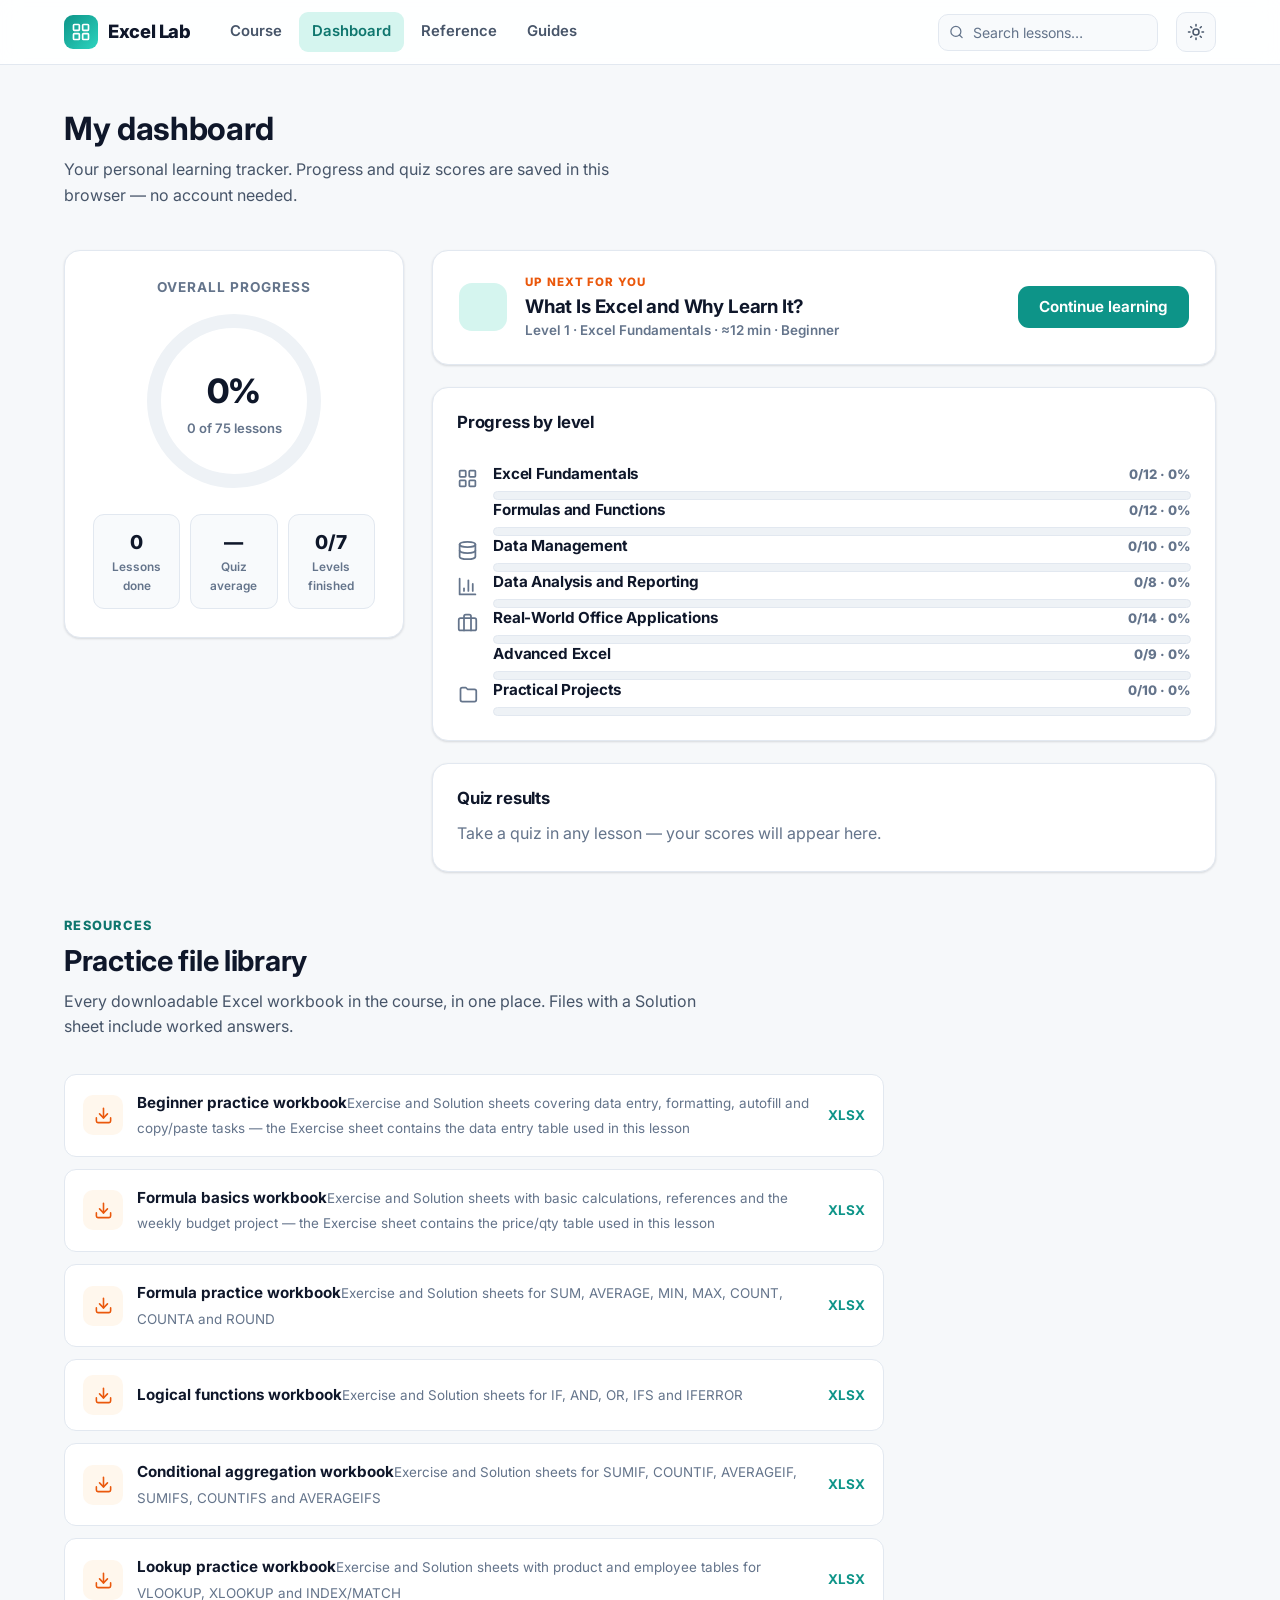
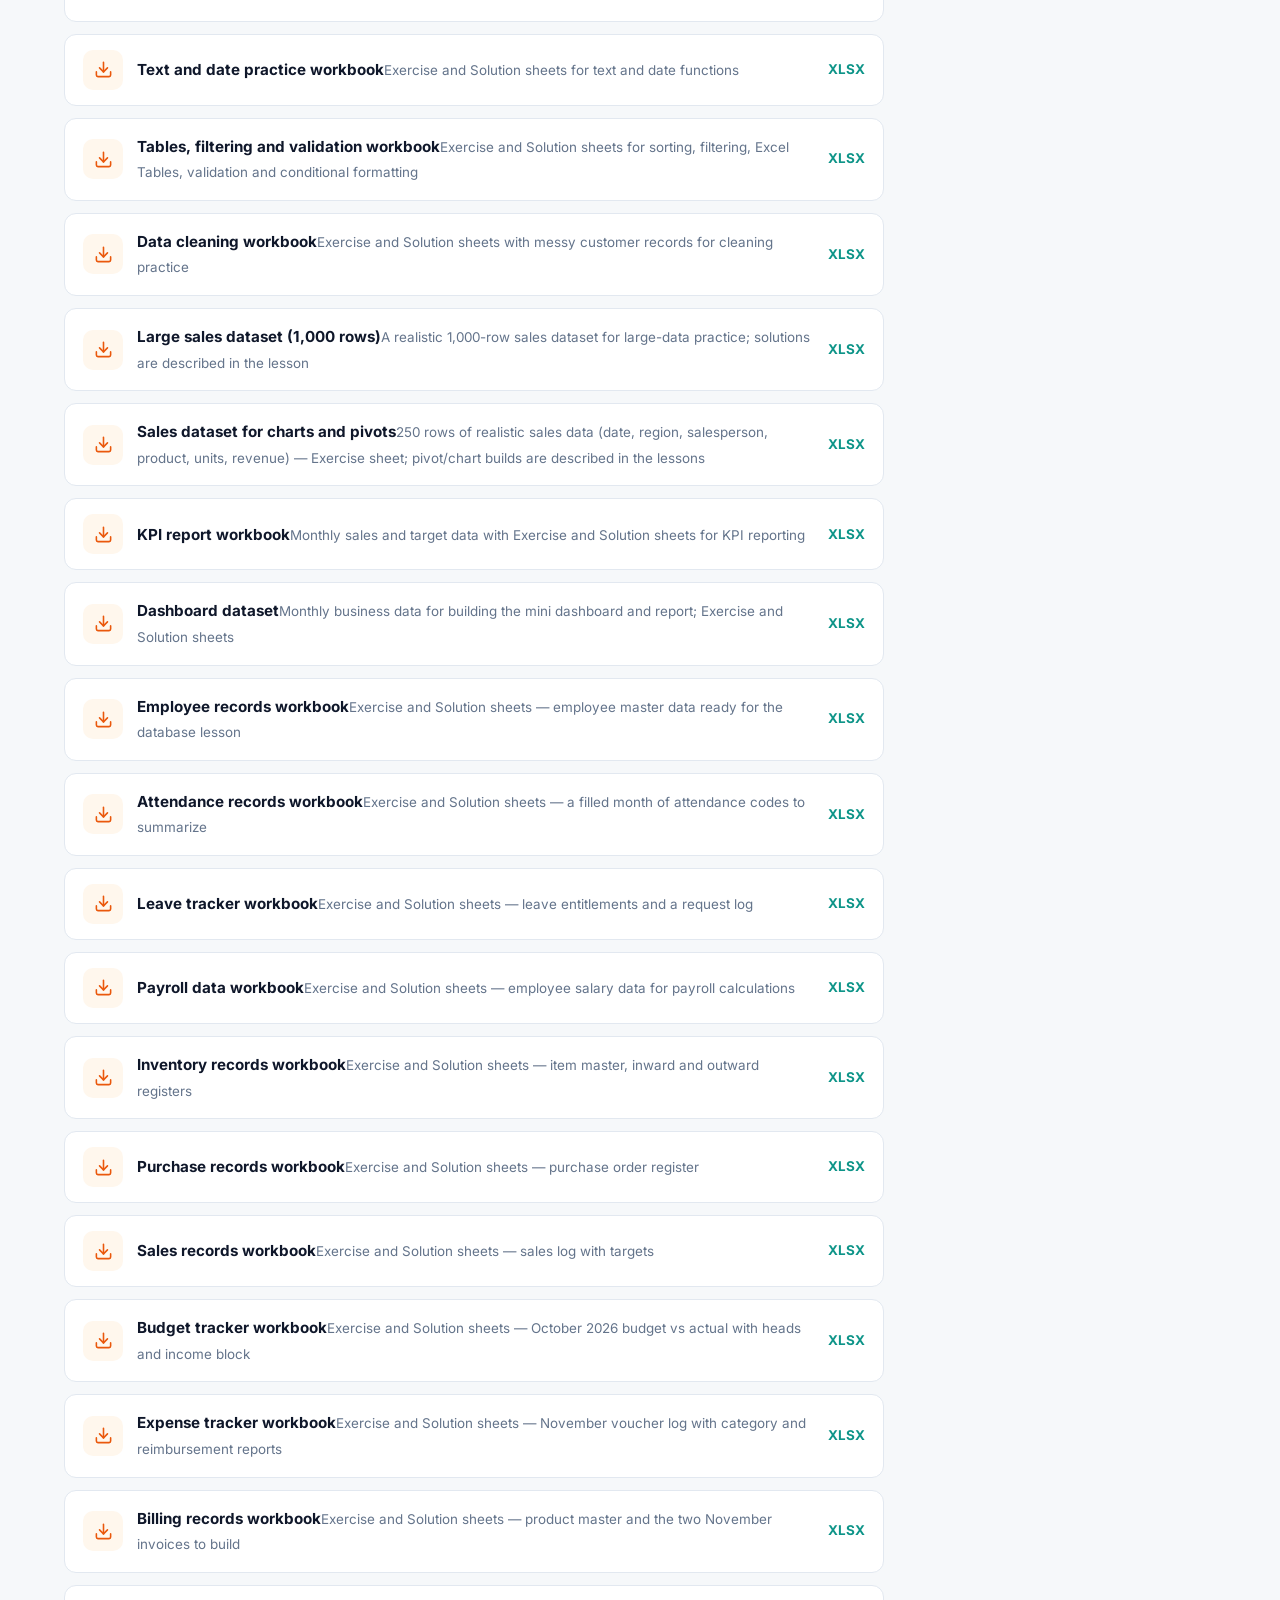
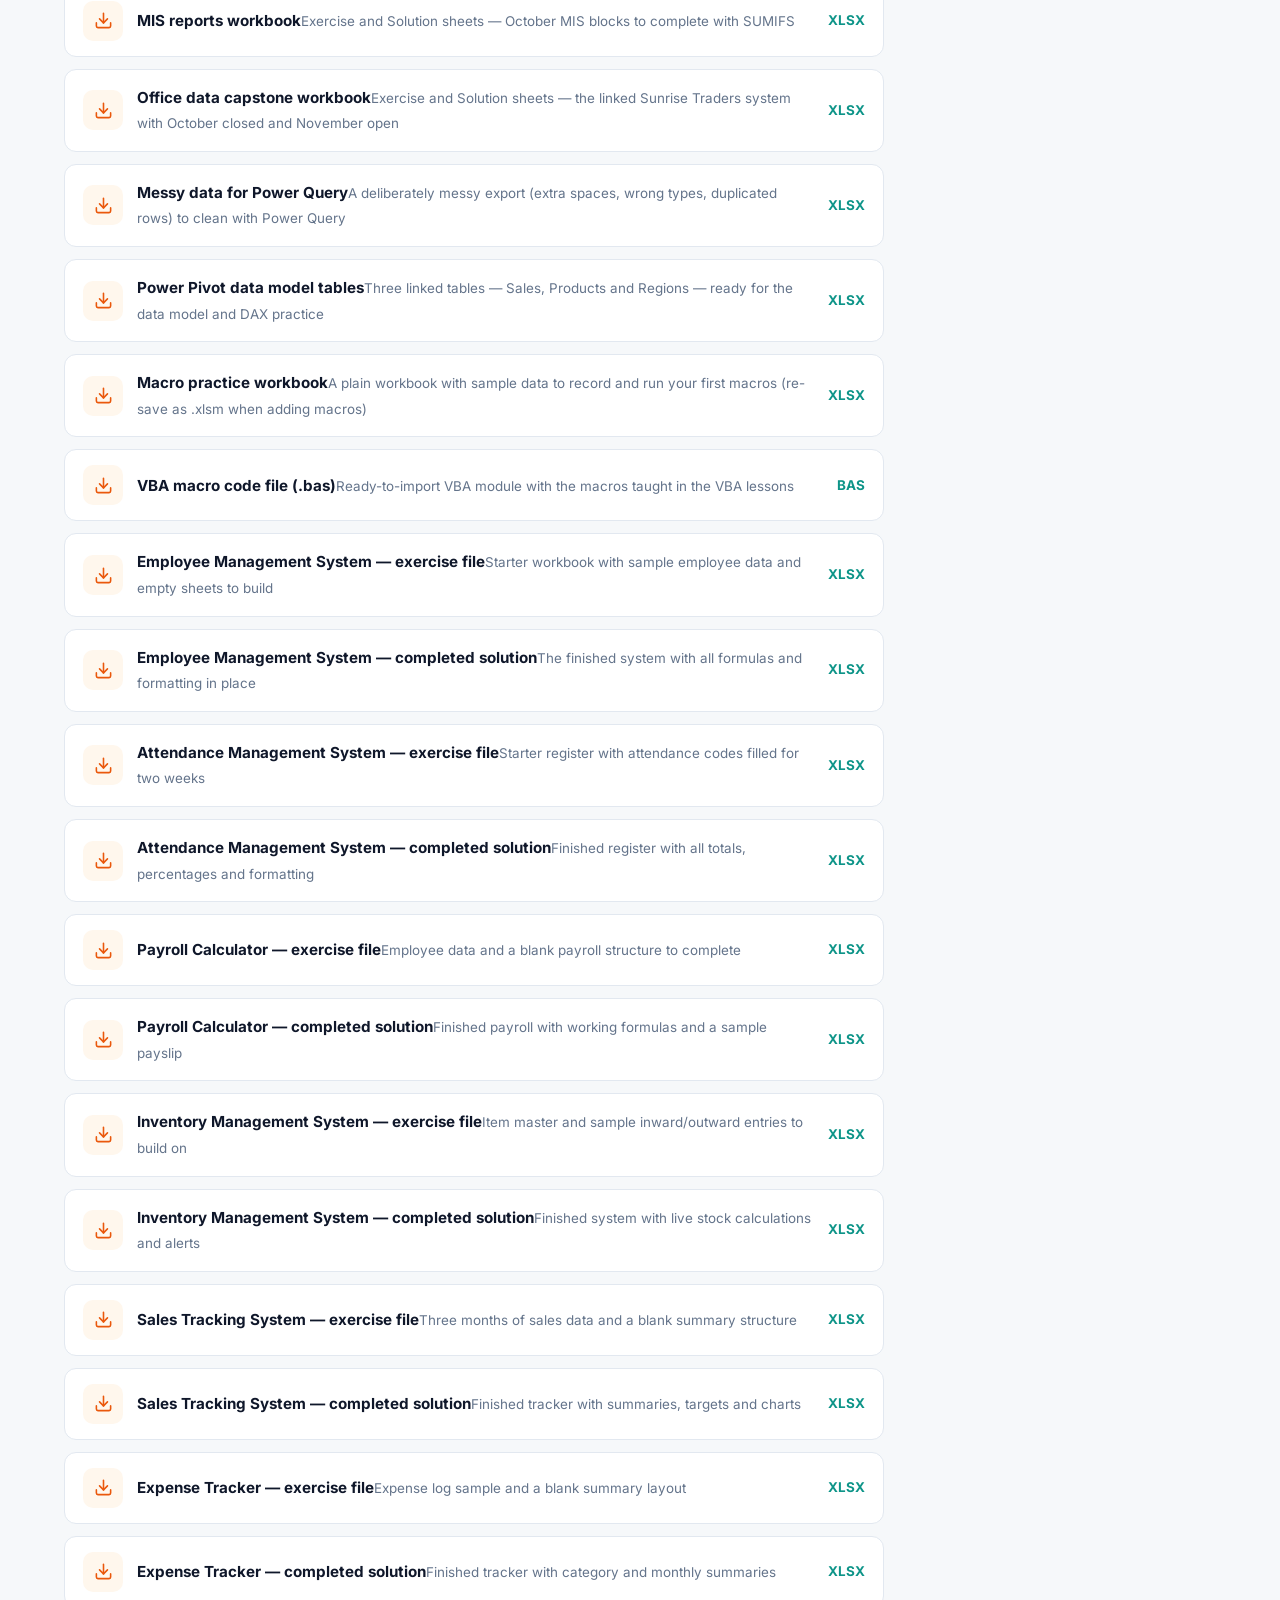
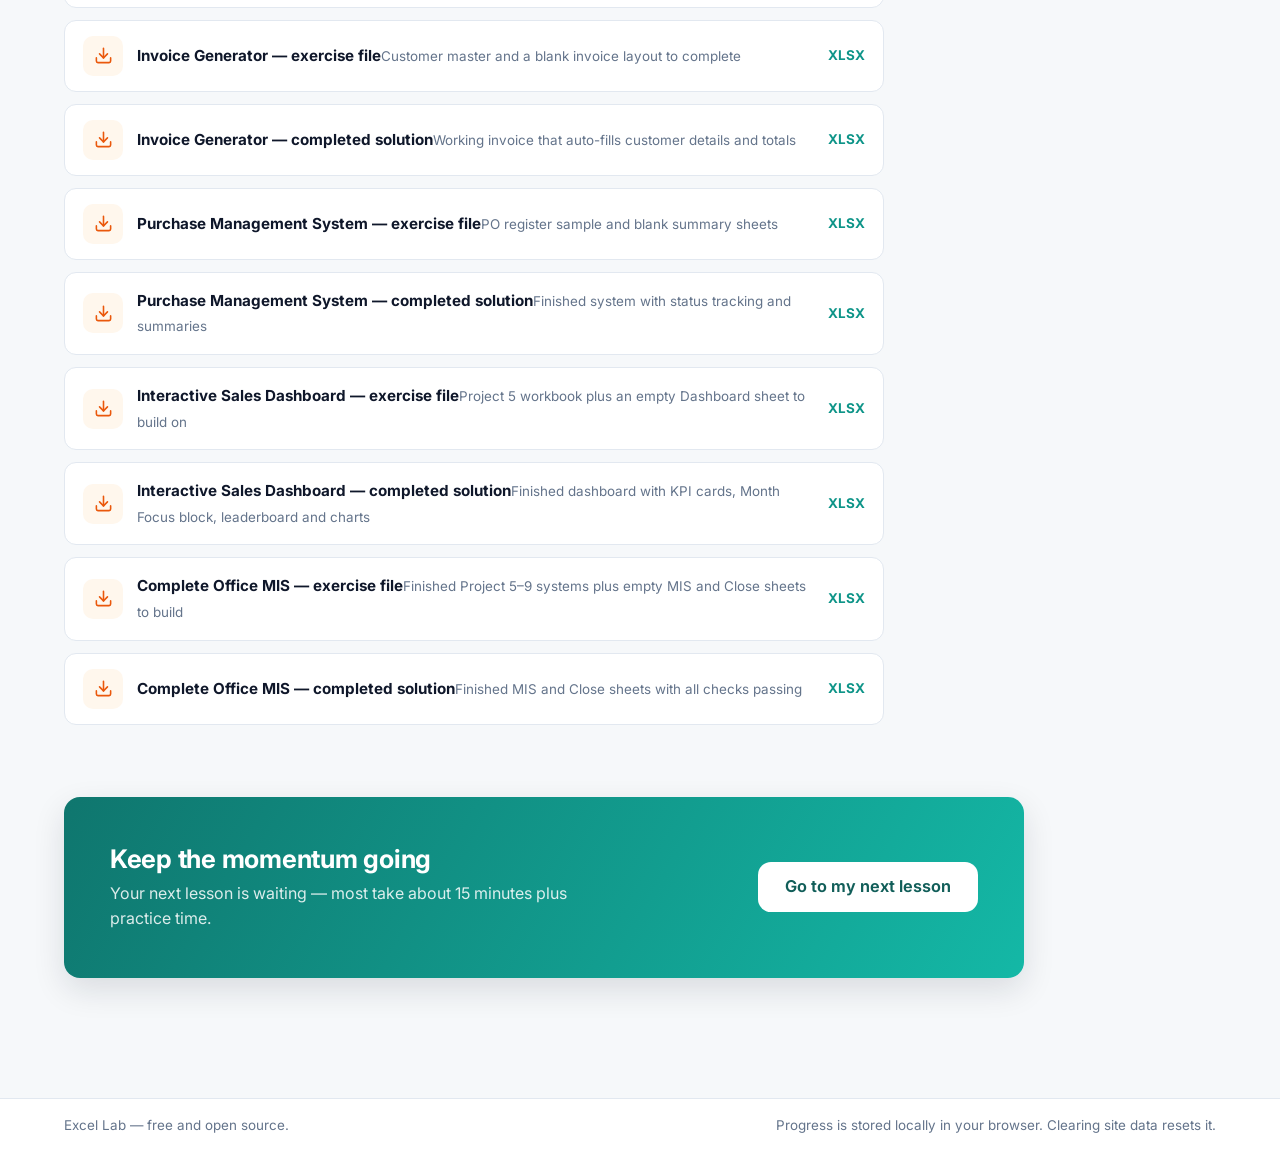
==== dashboard.html @ b0c485af "Build Excel Lab learning platform: 7 levels, 14 lessons, practice workbooks - Static HTML/JS/CSS pla" ====
<!DOCTYPE html>
<html lang="en">
<head>
  <meta charset="UTF-8">
  <meta name="viewport" content="width=device-width, initial-scale=1">
  <title>My Dashboard — Excel Lab</title>
  <meta name="description" content="Track your Excel learning progress: completed lessons, level progress, quiz scores and your personal practice file library.">
  <script>(function(){try{var t=localStorage.getItem("ellab.theme");if(!t){t=window.matchMedia&&matchMedia("(prefers-color-scheme: dark)").matches?"dark":"light"}if(t==="dark")document.documentElement.classList.add("dark")}catch(e){}})();</script>
  <link rel="preconnect" href="https://fonts.googleapis.com">
  <link rel="preconnect" href="https://fonts.gstatic.com" crossorigin>
  <link href="https://fonts.googleapis.com/css2?family=Inter:wght@400;500;600;700;800&display=swap" rel="stylesheet">
  <link rel="stylesheet" href="assets/css/style.css">
  <link rel="icon" href="data:image/svg+xml,%3Csvg xmlns='http://www.w3.org/2000/svg' viewBox='0 0 24 24'%3E%3Crect width='24' height='24' rx='5' fill='%230d9488'/%3E%3Crect x='5' y='5' width='6' height='6' rx='1' fill='white'/%3E%3Crect x='13' y='5' width='6' height='6' rx='1' fill='white' opacity='.75'/%3E%3Crect x='5' y='13' width='6' height='6' rx='1' fill='white' opacity='.75'/%3E%3Crect x='13' y='13' width='6' height='6' rx='1' fill='white'/%3E%3C/svg%3E">
</head>
<body>
  <a class="skip-link" href="#main">Skip to content</a>
  <header class="site-header" id="siteHeader">
    <div class="container header-inner">
      <a class="brand" href="index.html">
        <span class="logo"><svg viewBox="0 0 24 24" fill="none" stroke="currentColor" stroke-width="2"><rect x="3" y="3" width="7" height="7" rx="1"/><rect x="14" y="3" width="7" height="7" rx="1"/><rect x="14" y="14" width="7" height="7" rx="1"/><rect x="3" y="14" width="7" height="7" rx="1"/></svg></span>
        Excel&nbsp;Lab
      </a>
      <nav class="main-nav" aria-label="Main navigation">
        <a href="lessons.html">Course</a>
        <a href="dashboard.html">Dashboard</a>
        <a href="reference.html">Reference</a>
        <a href="docs.html">Guides</a>
      </nav>
      <form class="header-search" id="headerSearchForm" role="search">
        <svg viewBox="0 0 24 24" fill="none" stroke="currentColor" stroke-width="2" stroke-linecap="round"><circle cx="11" cy="11" r="8"/><path d="m21 21-4.3-4.3"/></svg>
        <input type="search" placeholder="Search lessons…" aria-label="Search lessons">
      </form>
      <button type="button" class="icon-btn" id="themeToggle" aria-label="Toggle light/dark theme">
        <svg class="icon-sun" viewBox="0 0 24 24" fill="none" stroke="currentColor" stroke-width="2" stroke-linecap="round"><circle cx="12" cy="12" r="4"/><path d="M12 2v2M12 20v2M4.93 4.93l1.41 1.41M17.66 17.66l1.41 1.41M2 12h2M20 12h2M6.34 17.66l-1.41 1.41M19.07 4.93l-1.41 1.41"/></svg>
        <svg class="icon-moon" viewBox="0 0 24 24" fill="none" stroke="currentColor" stroke-width="2" stroke-linecap="round" stroke-linejoin="round"><path d="M12 3a6 6 0 0 0 9 9 9 9 0 1 1-9-9Z"/></svg>
      </button>
      <button type="button" class="icon-btn menu-toggle" id="menuToggle" aria-label="Open menu" aria-expanded="false">
        <svg viewBox="0 0 24 24" fill="none" stroke="currentColor" stroke-width="2" stroke-linecap="round"><path d="M4 6h16M4 12h16M4 18h16"/></svg>
      </button>
    </div>
  </header>

  <main id="main">
    <div class="container">
      <div class="page-head">
        <h1>My dashboard</h1>
        <p>Your personal learning tracker. Progress and quiz scores are saved in this browser — no account needed.</p>
      </div>

      <div class="dash-grid">
        <div class="ring-card card" aria-label="Overall progress">
          <h3 style="font-size:.85rem;text-transform:uppercase;letter-spacing:.07em;color:var(--text-3)">Overall progress</h3>
          <div class="ring-wrap">
            <svg width="190" height="190" viewBox="0 0 190 190" aria-hidden="true">
              <circle class="ring-bg" cx="95" cy="95" r="80" fill="none" stroke-width="14"></circle>
              <circle class="ring-val" id="ringVal" cx="95" cy="95" r="80" fill="none" stroke-width="14" stroke-linecap="round" stroke-dasharray="502.65" stroke-dashoffset="502.65"></circle>
            </svg>
            <div class="ring-center">
              <div><div class="pct" id="ringPct">0%</div><div class="sub" id="ringSub">0 of 0 lessons</div></div>
            </div>
          </div>
          <div class="dash-stats">
            <div class="dash-stat"><div class="num" id="stDone">0</div><div class="lbl">Lessons done</div></div>
            <div class="dash-stat"><div class="num" id="stQuizAvg">—</div><div class="lbl">Quiz average</div></div>
            <div class="dash-stat"><div class="num" id="stLevels">0/7</div><div class="lbl">Levels finished</div></div>
          </div>
        </div>

        <div class="dash-main">
          <div class="next-lesson card" id="nextLesson">
            <div class="icon" data-icon="play"></div>
            <div class="body">
              <div class="kicker">Up next for you</div>
              <h3 id="nextTitle">—</h3>
              <div class="meta" id="nextMeta"></div>
            </div>
            <a class="btn btn-primary" id="nextBtn" href="lessons.html">Continue learning</a>
          </div>

          <div class="level-progress-list card" id="levelProgress" aria-label="Level progress">
            <h3 style="margin:0 0 18px;font-size:1.05rem">Progress by level</h3>
            <div id="levelBars"></div>
          </div>

          <div class="quiz-summary card" id="quizSummaryCard">
            <h3 style="margin:0 0 12px;font-size:1.05rem">Quiz results</h3>
            <div id="quizSummary"><p style="color:var(--text-3);margin:0">Take a quiz in any lesson — your scores will appear here.</p></div>
          </div>
        </div>
      </div>

      <section class="section" id="files" style="padding-top:24px">
        <div class="section-head">
          <div class="kicker">Resources</div>
          <h2>Practice file library</h2>
          <p>Every downloadable Excel workbook in the course, in one place. Files with a Solution sheet include worked answers.</p>
        </div>
        <div class="download-list" id="fileLibrary" style="max-width:820px"></div>
      </section>

      <section class="section" style="padding-top:0">
        <div class="container" style="padding:0">
          <div class="cta-band" style="max-width:960px">
            <div>
              <h2>Keep the momentum going</h2>
              <p>Your next lesson is waiting — most take about 15 minutes plus practice time.</p>
            </div>
            <a class="btn btn-accent btn-lg" id="ctaNext" href="lessons.html">Go to my next lesson</a>
          </div>
        </div>
      </section>
    </div>
  </main>

  <footer class="site-footer">
    <div class="container">
      <div class="footer-bottom" style="border-top:none">
        <span>Excel Lab — free and open source.</span>
        <span>Progress is stored locally in your browser. Clearing site data resets it.</span>
      </div>
    </div>
  </footer>

  <script src="assets/js/app.js"></script>
  <script src="assets/js/data/level1-1.js"></script>
  <script src="assets/js/data/level1-2.js"></script>
  <script src="assets/js/data/level2-1.js"></script>
  <script src="assets/js/data/level2-2.js"></script>
  <script src="assets/js/data/level3-1.js"></script>
  <script src="assets/js/data/level3-2.js"></script>
  <script src="assets/js/data/level4-1.js"></script>
  <script src="assets/js/data/level4-2.js"></script>
  <script src="assets/js/data/level5-1.js"></script>
  <script src="assets/js/data/level5-2.js"></script>
  <script src="assets/js/data/level6-1.js"></script>
  <script src="assets/js/data/level6-2.js"></script>
  <script src="assets/js/data/level7-1.js"></script>
  <script src="assets/js/data/level7-2.js"></script>
  <script>
    (function () {
      "use strict";
      var C = 2 * Math.PI * 80; // ring circumference

      function injectIcon(el, name) {
        var put = function () { if (el && !el.firstChild) el.innerHTML = icon(name); };
        if (document.readyState === "loading") document.addEventListener("DOMContentLoaded", put);
        else put();
      }

      function render() {
        var all = allLessons();
        var done = getCompleted();
        var doneCount = all.filter(function (l) { return done.indexOf(l.id) !== -1; }).length;
        var pct = all.length ? Math.round(doneCount / all.length * 100) : 0;

        document.getElementById("ringPct").textContent = pct + "%";
        document.getElementById("ringSub").textContent = doneCount + " of " + all.length + " lessons";
        document.getElementById("ringVal").style.strokeDashoffset = String(C * (1 - pct / 100));
        document.getElementById("stDone").textContent = doneCount;

        // levels finished
        var levelsDone = 0;
        Object.keys(window.LEVEL_META).map(Number).forEach(function (n) {
          var ls = window.LEVEL_LESSONS[n] || [];
          if (ls.length && ls.every(function (l) { return done.indexOf(l.id) !== -1; })) levelsDone++;
        });
        document.getElementById("stLevels").textContent = levelsDone + "/7";

        // quiz average
        var q = Store.get("quiz", {}) || {};
        var scores = Object.keys(q).map(function (k) { return q[k]; });
        if (scores.length) {
          var tot = scores.reduce(function (s, x) { return s + x.score; }, 0);
          var all2 = scores.reduce(function (s, x) { return s + x.total; }, 0);
          document.getElementById("stQuizAvg").textContent = all2 ? Math.round(tot / all2 * 100) + "%" : "—";
        } else {
          document.getElementById("stQuizAvg").textContent = "—";
        }

        // next lesson
        var next = all.find(function (l) { return done.indexOf(l.id) === -1; });
        if (next) {
          var lv = levelOf(next.id);
          document.getElementById("nextTitle").textContent = next.title;
          document.getElementById("nextMeta").innerHTML =
            "Level " + lv + " · " + escHtml((window.LEVEL_META[lv] || {}).title || "") + " · ≈" + durationMin(next) + " min · " + next.difficulty;
          document.getElementById("nextBtn").href = "lesson.html?id=" + next.id;
          document.getElementById("nextBtn").textContent = "Continue learning";
          document.getElementById("ctaNext").href = "lesson.html?id=" + next.id;
          document.getElementById("ctaNext").textContent = "Go to my next lesson";
        } else {
          document.getElementById("nextTitle").textContent = "All lessons completed — congratulations!";
          document.getElementById("nextMeta").textContent = "Revisit any lesson or replay quizzes to keep skills sharp.";
          document.getElementById("nextBtn").href = "lessons.html";
          document.getElementById("nextBtn").textContent = "Review lessons";
          document.getElementById("ctaNext").textContent = "Review the curriculum";
          document.getElementById("ctaNext").href = "lessons.html";
        }

        // level bars
        var bars = document.getElementById("levelBars");
        bars.innerHTML = "";
        Object.keys(window.LEVEL_META).map(Number).sort(function (a, b) { return a - b; }).forEach(function (n) {
          var m = window.LEVEL_META[n];
          var ls = window.LEVEL_LESSONS[n] || [];
          var dn = ls.filter(function (l) { return done.indexOf(l.id) !== -1; }).length;
          var p = ls.length ? Math.round(dn / ls.length * 100) : 0;
          var row = document.createElement("div");
          row.className = "lpl-row" + (p === 100 ? " done" : "");
          row.innerHTML = '<div class="icon" data-icon="' + (m.icon || "book") + '"></div>'
            + '<div><div class="lpl-top"><h4><a href="lessons.html#level-' + n + '" style="color:inherit">' + escHtml(m.title) + "</a></h4>"
            + '<span class="pct">' + dn + "/" + ls.length + " · " + p + "%</span></div>"
            + '<div class="lpl-track"><i style="width:' + p + '%"></i></div></div>';
          bars.appendChild(row);
          injectIcon(row.querySelector(".icon"), m.icon || "book");
        });

        // quiz summary table
        var qs = document.getElementById("quizSummary");
        if (scores.length) {
          var rows = Object.keys(q).map(function (k) {
            var l = findLesson(k);
            return { title: l ? l.title : k, score: q[k].score, total: q[k].total };
          }).sort(function (a, b) { return a.title.localeCompare(b.title); });
          var h = '<table><thead><tr><th>Lesson</th><th>Score</th><th>%</th></tr></thead><tbody>';
          rows.forEach(function (r) {
            h += "<tr><td>" + escHtml(r.title) + "</td><td>" + r.score + " / " + r.total + "</td><td><strong>"
              + Math.round(r.score / r.total * 100) + "%</strong></td></tr>";
          });
          qs.innerHTML = h + "</tbody></table>";
        }

        // file library (render once)
        var lib = document.getElementById("fileLibrary");
        if (!lib.dataset.built) {
          var files = {}, order = [];
          all.forEach(function (l) {
            (l.downloads || []).forEach(function (d) {
              if (!files[d.file]) { files[d.file] = d; order.push(d.file); }
            });
          });
          order.forEach(function (f) {
            var d = files[f];
            var a = document.createElement("a");
            a.className = "download-item";
            a.href = d.file; a.download = "";
            a.innerHTML = '<span class="dl-icon"><svg viewBox="0 0 24 24" fill="none" stroke="currentColor" stroke-width="2" stroke-linecap="round" stroke-linejoin="round"><path d="M21 15v4a2 2 0 0 1-2 2H5a2 2 0 0 1-2-2v-4"/><path d="m7 10 5 5 5-5"/><path d="M12 15V3"/></svg></span>'
              + '<span class="dl-body"><span class="dl-label">' + escHtml(d.label) + "</span>"
              + (d.note ? '<span class="dl-note">' + escHtml(d.note) + "</span>" : "") + "</span>"
              + '<span class="dl-cta">' + escHtml(d.file.split(".").pop().toUpperCase()) + "</span>";
            lib.appendChild(a);
          });
          lib.dataset.built = "1";
        }
      }

      render();
      document.addEventListener("el:progress", render);
    })();
  </script>
</body>
</html>
---- assets/css/style.css ----
/* ============================================================
   Excel Lab — Design System
   Professional education platform · light/dark · no build step
   ============================================================ */

:root {
  --font: "Inter", -apple-system, BlinkMacSystemFont, "Segoe UI", Roboto, "Helvetica Neue", Arial, sans-serif;
  --mono: "Cascadia Code", "SF Mono", Consolas, "Courier New", monospace;

  --teal-50: #f0fdfa;  --teal-100: #ccfbf1; --teal-200: #99f6e4;
  --teal-400: #2dd4bf; --teal-500: #14b8a6; --teal-600: #0d9488;
  --teal-700: #0f766e; --teal-800: #115e59; --teal-900: #134e4a;

  --orange-50: #fff7ed; --orange-100: #ffedd5; --orange-400: #fb923c; --orange-500: #f97316; --orange-600: #ea580c;

  --red-50: #fef2f2; --red-500: #ef4444; --red-600: #dc2626; --red-700: #b91c1c;
  --green-100: #dcfce7; --green-600: #16a34a; --green-700: #15803d;
  --amber-50: #fffbeb; --amber-500: #f59e0b; --amber-600: #d97706; --amber-700: #b45309;

  --radius-sm: 8px; --radius: 12px; --radius-lg: 16px;
  --shadow-sm: 0 1px 2px rgba(15, 23, 42, .06), 0 1px 3px rgba(15, 23, 42, .08);
  --shadow: 0 4px 12px rgba(15, 23, 42, .07), 0 2px 4px rgba(15, 23, 42, .05);
  --shadow-lg: 0 12px 32px rgba(15, 23, 42, .12);
  --tr: 180ms cubic-bezier(.4, 0, .2, 1);
}

/* ---------- Light theme (default) ---------- */
html {
  --bg: #f6f8fa;
  --bg-soft: #eef2f6;
  --card: #ffffff;
  --card-2: #f8fafc;
  --text: #0f172a;
  --text-2: #475569;
  --text-3: #64748b;
  --border: #e2e8f0;
  --border-2: #cbd5e1;
  --primary: var(--teal-600);
  --primary-strong: var(--teal-700);
  --primary-soft: #d5f5ef;
  --on-primary: #ffffff;
  --accent: var(--orange-600);
  --accent-soft: var(--orange-50);
  --callout-tip-bg: #ecfdf5;      --callout-tip-border: #6ee7b7;  --callout-tip-text: #065f46;
  --callout-warn-bg: #fffbeb;     --callout-warn-border: #fcd34d; --callout-warn-text: #92400e;
  --callout-info-bg: #eff6ff;     --callout-info-border: #93c5fd; --callout-info-text: #1e40af;
  --code-bg: #0f172a;  --code-text: #e2e8f0;
  --kbd-bg: #f1f5f9;   --kbd-border: #cbd5e1; --kbd-text: #334155;
  --table-head: #f1f5f9;
}

/* ---------- Dark theme ---------- */
html.dark {
  --bg: #0b1220;
  --bg-soft: #0e1729;
  --card: #111a2c;
  --card-2: #16223a;
  --text: #e2e8f0;
  --text-2: #9fb0c3;
  --text-3: #7d8fa5;
  --border: #22314d;
  --border-2: #2f4165;
  --primary: var(--teal-400);
  --primary-strong: var(--teal-200);
  --primary-soft: rgba(45, 212, 191, .12);
  --on-primary: #062a26;
  --accent: var(--orange-500);
  --accent-soft: rgba(249, 115, 22, .12);
  --callout-tip-bg: rgba(16, 185, 129, .1);  --callout-tip-border: #10b981;  --callout-tip-text: #6ee7b7;
  --callout-warn-bg: rgba(245, 158, 11, .1); --callout-warn-border: #f59e0b; --callout-warn-text: #fcd34d;
  --callout-info-bg: rgba(59, 130, 246, .1); --callout-info-border: #3b82f6; --callout-info-text: #93c5fd;
  --code-bg: #0a101d;  --code-text: #d7e2ee;
  --kbd-bg: #1b2740;   --kbd-border: #35496e; --kbd-text: #cdd8e5;
  --table-head: #17233a;
}

/* ---------- Reset ---------- */
*, *::before, *::after { box-sizing: border-box; }
html { scroll-behavior: smooth; }
@media (prefers-reduced-motion: reduce) {
  html { scroll-behavior: auto; }
  *, *::before, *::after { animation: none !important; transition: none !important; }
}
body {
  margin: 0;
  font-family: var(--font);
  font-size: 16px;
  line-height: 1.6;
  color: var(--text);
  background: var(--bg);
  -webkit-font-smoothing: antialiased;
}
img, svg { max-width: 100%; vertical-align: middle; }
a { color: var(--primary); text-decoration: none; }
a:hover { text-decoration: underline; }
h1, h2, h3, h4 { line-height: 1.25; color: var(--text); margin: 0 0 .5em; font-weight: 700; letter-spacing: -0.01em; }
h1 { font-size: 2rem; } h2 { font-size: 1.5rem; } h3 { font-size: 1.17rem; } h4 { font-size: 1rem; }
p { margin: 0 0 1em; }
button { font-family: inherit; font-size: inherit; cursor: pointer; }
:focus-visible { outline: 3px solid var(--primary); outline-offset: 2px; border-radius: 4px; }
::selection { background: var(--teal-200); color: #0f172a; }
html.dark ::selection { background: var(--teal-700); color: #fff; }

.skip-link {
  position: absolute; left: -9999px; top: 0; z-index: 200;
  background: var(--primary); color: var(--on-primary);
  padding: 10px 18px; border-radius: 0 0 var(--radius) 0; font-weight: 600;
}
.skip-link:focus { left: 0; }

.container { max-width: 1200px; margin: 0 auto; padding: 0 24px; }

/* ---------- Header ---------- */
.site-header {
  position: sticky; top: 0; z-index: 100;
  background: color-mix(in srgb, var(--card) 88%, transparent);
  backdrop-filter: blur(10px);
  border-bottom: 1px solid var(--border);
}
.header-inner { display: flex; align-items: center; gap: 18px; height: 64px; }
.brand { display: flex; align-items: center; gap: 10px; font-weight: 800; font-size: 1.15rem; color: var(--text); letter-spacing: -0.02em; }
.brand:hover { text-decoration: none; }
.brand .logo { width: 34px; height: 34px; border-radius: 9px; background: linear-gradient(135deg, var(--teal-600), var(--teal-400)); display: grid; place-items: center; color: #fff; flex: none; }
.brand .logo svg { width: 20px; height: 20px; }
.brand small { font-weight: 600; color: var(--primary); font-size: .72rem; text-transform: uppercase; letter-spacing: .08em; }

.main-nav { display: flex; align-items: center; gap: 4px; margin-left: 8px; }
.main-nav a {
  padding: 8px 13px; border-radius: 9px; color: var(--text-2); font-weight: 600; font-size: .93rem;
}
.main-nav a:hover { background: var(--bg-soft); color: var(--text); text-decoration: none; }
.main-nav a[aria-current="page"] { background: var(--primary-soft); color: var(--primary-strong); }
html.dark .main-nav a[aria-current="page"] { color: var(--primary-strong); }

.header-search { margin-left: auto; position: relative; }
.header-search svg { position: absolute; left: 11px; top: 50%; transform: translateY(-50%); width: 15px; height: 15px; color: var(--text-3); }
.header-search input {
  width: 220px; padding: 9px 12px 9px 34px; border: 1.5px solid var(--border);
  border-radius: 10px; background: var(--card-2); color: var(--text); font-size: .88rem; font-family: inherit;
  transition: border-color var(--tr), width var(--tr);
}
.header-search input:focus { border-color: var(--primary); outline: none; width: 260px; }
.header-search input::placeholder { color: var(--text-3); }

.icon-btn {
  display: inline-flex; align-items: center; justify-content: center;
  width: 40px; height: 40px; border-radius: 10px; border: 1.5px solid var(--border);
  background: var(--card-2); color: var(--text-2); transition: all var(--tr);
}
.icon-btn:hover { border-color: var(--primary); color: var(--primary); }
.icon-btn svg { width: 18px; height: 18px; }
html.dark .icon-btn .icon-sun { display: none; }
html:not(.dark) .icon-btn .icon-moon { display: none; }

.menu-toggle { display: none; }

/* ---------- Footer ---------- */
.site-footer { border-top: 1px solid var(--border); margin-top: 64px; background: var(--card); }
.footer-inner { display: grid; grid-template-columns: 2fr 1fr 1fr 1fr; gap: 32px; padding: 44px 0 36px; }
.footer-inner h4 { font-size: .82rem; text-transform: uppercase; letter-spacing: .08em; color: var(--text-3); }
.footer-inner ul { list-style: none; margin: 0; padding: 0; display: grid; gap: 9px; }
.footer-inner a { color: var(--text-2); font-size: .92rem; }
.footer-inner a:hover { color: var(--primary); }
.footer-brand p { color: var(--text-3); font-size: .9rem; max-width: 34ch; }
.footer-bottom { border-top: 1px solid var(--border); padding: 16px 0; font-size: .84rem; color: var(--text-3); display: flex; justify-content: space-between; flex-wrap: wrap; gap: 8px; }

/* ---------- Buttons ---------- */
.btn {
  display: inline-flex; align-items: center; justify-content: center; gap: 8px;
  padding: 11px 20px; border-radius: 11px; font-weight: 650; font-size: .95rem;
  border: 1.5px solid transparent; transition: all var(--tr); text-decoration: none; line-height: 1.2;
}
.btn:hover { text-decoration: none; transform: translateY(-1px); }
.btn:active { transform: translateY(0); }
.btn svg { width: 17px; height: 17px; }
.btn-primary { background: var(--primary); color: var(--on-primary); }
.btn-primary:hover { background: var(--primary-strong); color: var(--on-primary); }
html.dark .btn-primary:hover { color: #062a26; }
.btn-accent { background: var(--accent); color: #fff; }
.btn-accent:hover { background: var(--orange-500); color: #fff; }
.btn-outline { border-color: var(--border-2); color: var(--text); background: var(--card); }
.btn-outline:hover { border-color: var(--primary); color: var(--primary); }
.btn-ghost { color: var(--text-2); background: transparent; }
.btn-ghost:hover { background: var(--bg-soft); color: var(--text); }
.btn-sm { padding: 7px 14px; font-size: .86rem; border-radius: 9px; }
.btn-lg { padding: 14px 26px; font-size: 1.02rem; border-radius: 13px; }
.btn[disabled] { opacity: .55; cursor: not-allowed; transform: none; }

/* ---------- Badges & chips ---------- */
.badge {
  display: inline-flex; align-items: center; gap: 5px; padding: 3px 10px;
  border-radius: 999px; font-size: .74rem; font-weight: 700; letter-spacing: .02em; white-space: nowrap;
}
.badge svg { width: 12px; height: 12px; }
.badge-beginner { background: var(--green-100); color: var(--green-700); }
.badge-intermediate { background: var(--amber-50); color: var(--amber-700); }
html.dark .badge-intermediate { background: rgba(245,158,11,.15); color: #fcd34d; }
.badge-advanced { background: var(--red-50); color: var(--red-700); }
html.dark .badge-advanced { background: rgba(239,68,68,.15); color: #fca5a5; }
.badge-level { background: var(--primary-soft); color: var(--primary-strong); }
html.dark .badge-level { color: var(--primary-strong); }
.badge-version { background: var(--accent-soft); color: var(--accent); }
.badge-done { background: var(--green-100); color: var(--green-700); }
html.dark .badge-done { background: rgba(22,163,74,.18); color: #86efac; }

.chip {
  display: inline-flex; align-items: center; gap: 6px; padding: 4px 12px;
  border-radius: 999px; background: var(--card-2); border: 1px solid var(--border);
  color: var(--text-2); font-size: .8rem; font-weight: 600;
}
.chip svg { width: 13px; height: 13px; }

/* ---------- Cards ---------- */
.card { background: var(--card); border: 1px solid var(--border); border-radius: var(--radius-lg); box-shadow: var(--shadow-sm); }
.card-hover { transition: transform var(--tr), box-shadow var(--tr), border-color var(--tr); }
.card-hover:hover { transform: translateY(-3px); box-shadow: var(--shadow); border-color: var(--border-2); }

/* ============================================================
   Homepage
   ============================================================ */
.hero { padding: 72px 0 56px; position: relative; overflow: hidden; }
.hero::before {
  content: ""; position: absolute; inset: 0; pointer-events: none;
  background:
    radial-gradient(600px 300px at 85% 0%, color-mix(in srgb, var(--teal-400) 14%, transparent), transparent 70%),
    radial-gradient(500px 260px at 5% 100%, color-mix(in srgb, var(--orange-400) 9%, transparent), transparent 70%);
}
.hero-inner { position: relative; display: grid; grid-template-columns: 1.15fr .85fr; gap: 56px; align-items: center; }
.hero h1 { font-size: clamp(2rem, 4.4vw, 3.1rem); font-weight: 800; letter-spacing: -0.03em; margin-bottom: 18px; }
.hero h1 .accent { color: var(--primary); }
.hero .lead { font-size: 1.13rem; color: var(--text-2); max-width: 54ch; margin-bottom: 28px; }
.hero-cta { display: flex; gap: 14px; flex-wrap: wrap; margin-bottom: 26px; }
.hero-meta { display: flex; gap: 20px; flex-wrap: wrap; color: var(--text-3); font-size: .88rem; }
.hero-meta span { display: inline-flex; gap: 7px; align-items: center; }
.hero-meta svg { width: 15px; height: 15px; color: var(--primary); }

.hero-visual { display: grid; gap: 14px; }
.kpi-row { display: grid; grid-template-columns: repeat(3, 1fr); gap: 14px; }
.kpi-card { background: var(--card); border: 1px solid var(--border); border-radius: var(--radius); padding: 18px 16px; box-shadow: var(--shadow-sm); }
.kpi-card .num { font-size: 1.55rem; font-weight: 800; color: var(--primary-strong); letter-spacing: -0.02em; }
html.dark .kpi-card .num { color: var(--primary); }
.kpi-card .lbl { font-size: .8rem; color: var(--text-3); font-weight: 600; }
.hero-card { background: var(--card); border: 1px solid var(--border); border-radius: var(--radius-lg); padding: 20px; box-shadow: var(--shadow); }

/* mock spreadsheet (also used in lessons) */
.xlsheet { border: 1.5px solid var(--border-2); border-radius: 10px; overflow: hidden; font-size: .8rem; background: var(--card); }
.xlsheet-title { padding: 8px 12px; background: var(--card-2); border-bottom: 1px solid var(--border); font-weight: 700; font-size: .78rem; color: var(--text-2); display: flex; align-items: center; gap: 7px; }
.xlsheet-title svg { width: 13px; height: 13px; color: var(--green-600); }
.xlsheet table { width: 100%; border-collapse: collapse; font-family: var(--mono); font-size: .78rem; }
.xlsheet th { background: var(--table-head); color: var(--text-3); font-weight: 700; font-size: .7rem; padding: 4px 8px; border: 1px solid var(--border); text-align: center; min-width: 34px; }
.xlsheet th.rowhead { min-width: 28px; }
.xlsheet td { border: 1px solid var(--border); padding: 4px 8px; white-space: nowrap; }
.xlsheet td.num { text-align: right; }
.xlsheet td.formula { color: var(--primary-strong); background: var(--primary-soft); font-weight: 600; }
html.dark .xlsheet td.formula { color: var(--teal-200); }
.xlsheet td.headcell { background: var(--teal-800); color: #fff; font-weight: 700; text-align: center; font-family: var(--font); font-size: .74rem; }

.stats-band { padding: 26px 0; }
.stats-band .container { display: grid; grid-template-columns: repeat(4, 1fr); gap: 20px; }
.stat { text-align: center; padding: 22px 12px; }
.stat .num { font-size: 1.9rem; font-weight: 800; color: var(--primary-strong); }
html.dark .stat .num { color: var(--primary); }
.stat .lbl { color: var(--text-2); font-weight: 600; font-size: .9rem; }

section.section { padding: 56px 0; }
.section-head { max-width: 640px; margin-bottom: 34px; }
.section-head .kicker { color: var(--primary-strong); font-weight: 800; font-size: .8rem; text-transform: uppercase; letter-spacing: .1em; }
html.dark .section-head .kicker { color: var(--primary); }
.section-head h2 { font-size: 1.8rem; margin: 6px 0 10px; }
.section-head p { color: var(--text-2); margin: 0; }

.levels-grid { display: grid; grid-template-columns: repeat(3, 1fr); gap: 22px; }
.level-card { padding: 26px; display: flex; flex-direction: column; gap: 14px; position: relative; }
.level-card .icon { width: 46px; height: 46px; border-radius: 13px; display: grid; place-items: center; background: var(--primary-soft); color: var(--primary-strong); }
html.dark .level-card .icon { color: var(--primary); }
.level-card .icon svg { width: 24px; height: 24px; }
.level-card h3 { margin: 0; font-size: 1.15rem; }
.level-card p { color: var(--text-2); font-size: .92rem; margin: 0; flex: 1; }
.level-card .foot { display: flex; justify-content: space-between; align-items: center; gap: 10px; font-size: .84rem; color: var(--text-3); font-weight: 600; }

.feature-grid { display: grid; grid-template-columns: repeat(3, 1fr); gap: 22px; }
.feature { padding: 24px; }
.feature .icon { width: 42px; height: 42px; border-radius: 12px; background: var(--accent-soft); color: var(--accent); display: grid; place-items: center; margin-bottom: 14px; }
.feature .icon svg { width: 21px; height: 21px; }
.feature h3 { font-size: 1.05rem; }
.feature p { color: var(--text-2); font-size: .92rem; margin: 0; }

.steps-band { background: var(--card); border-block: 1px solid var(--border); }
.steps-grid { display: grid; grid-template-columns: repeat(4, 1fr); gap: 24px; padding: 52px 0; }
.step h3 { font-size: 1.02rem; display: flex; align-items: center; gap: 10px; }
.step .n { width: 30px; height: 30px; flex: none; border-radius: 999px; background: var(--primary); color: var(--on-primary); display: grid; place-items: center; font-size: .85rem; font-weight: 800; }
.step p { color: var(--text-2); font-size: .92rem; margin: 0; padding-left: 40px; }

.cta-band { background: linear-gradient(120deg, var(--teal-700), var(--teal-500)); border-radius: var(--radius-lg); color: #fff; padding: 46px; display: flex; align-items: center; justify-content: space-between; gap: 30px; flex-wrap: wrap; box-shadow: var(--shadow-lg); }
.cta-band h2 { color: #fff; margin: 0 0 6px; font-size: 1.6rem; }
.cta-band p { margin: 0; color: rgba(255,255,255,.85); max-width: 52ch; }
.cta-band .btn-accent { background: #fff; color: var(--teal-800); }
.cta-band .btn-accent:hover { background: var(--teal-50); }

/* ============================================================
   Course catalog (lessons.html)
   ============================================================ */
.page-head { padding: 44px 0 8px; }
.page-head h1 { margin-bottom: 8px; }
.page-head p { color: var(--text-2); max-width: 60ch; margin: 0; }

.catalog-toolbar { display: flex; gap: 14px; align-items: center; margin: 26px 0 30px; flex-wrap: wrap; position: relative; }
.catalog-toolbar .search { position: relative; flex: 1; min-width: 260px; max-width: 440px; }
.catalog-toolbar .search svg { position: absolute; left: 13px; top: 50%; transform: translateY(-50%); width: 16px; height: 16px; color: var(--text-3); }
.catalog-toolbar input {
  width: 100%; padding: 12px 14px 12px 38px; border: 1.5px solid var(--border); border-radius: 12px;
  background: var(--card); color: var(--text); font-size: .95rem; font-family: inherit;
}
.catalog-toolbar input:focus { outline: none; border-color: var(--primary); }
.search-results-count { color: var(--text-3); font-size: .88rem; font-weight: 600; }

.level-block { margin-bottom: 46px; }
.level-block-head { display: flex; align-items: center; gap: 14px; margin-bottom: 16px; flex-wrap: wrap; }
.level-block-head .icon { width: 42px; height: 42px; border-radius: 12px; background: var(--primary-soft); color: var(--primary-strong); display: grid; place-items: center; }
html.dark .level-block-head .icon { color: var(--primary); }
.level-block-head .icon svg { width: 21px; height: 21px; }
.level-block-head h2 { margin: 0; font-size: 1.3rem; }
.level-block-head .sub { color: var(--text-3); font-size: .88rem; }
.level-block-head .progress { margin-left: auto; display: flex; align-items: center; gap: 10px; font-size: .82rem; color: var(--text-3); font-weight: 700; }
.mini-track { width: 120px; height: 8px; background: var(--bg-soft); border-radius: 99px; overflow: hidden; border: 1px solid var(--border); }
.mini-track i { display: block; height: 100%; background: var(--primary); border-radius: 99px; transition: width 400ms ease; }

.lesson-grid { display: grid; grid-template-columns: repeat(3, 1fr); gap: 16px; }
.lesson-card { padding: 18px 20px; display: flex; flex-direction: column; gap: 10px; position: relative; }
.lesson-card .top { display: flex; gap: 8px; align-items: flex-start; justify-content: space-between; }
.lesson-card h3 { margin: 0; font-size: 1rem; line-height: 1.35; }
.lesson-card h3 a { color: var(--text); }
.lesson-card h3 a:hover { color: var(--primary); text-decoration: none; }
.lesson-card .meta { display: flex; gap: 8px; flex-wrap: wrap; align-items: center; }
.lesson-card .checkmark { color: var(--green-600); flex: none; margin-top: 2px; }
html.dark .lesson-card .checkmark { color: #4ade80; }
.empty-state { text-align: center; color: var(--text-3); padding: 60px 20px; }

/* ============================================================
   Lesson page
   ============================================================ */
.lesson-layout { display: grid; grid-template-columns: 268px 1fr; gap: 36px; padding: 32px 0 56px; align-items: start; }

.lesson-sidebar { position: sticky; top: 88px; max-height: calc(100vh - 110px); overflow-y: auto; padding-right: 4px; }
.sidebar-card { padding: 18px; }
.sidebar-card h3 { font-size: .82rem; text-transform: uppercase; letter-spacing: .07em; color: var(--text-3); margin-bottom: 12px; }
.sidebar-list { list-style: none; margin: 0; padding: 0; display: grid; gap: 2px; }
.sidebar-list a {
  display: flex; gap: 9px; align-items: flex-start; padding: 7px 9px; border-radius: 9px;
  color: var(--text-2); font-size: .86rem; line-height: 1.4; font-weight: 550;
}
.sidebar-list a:hover { background: var(--bg-soft); text-decoration: none; color: var(--text); }
.sidebar-list a.active { background: var(--primary-soft); color: var(--primary-strong); font-weight: 700; }
html.dark .sidebar-list a.active { color: var(--teal-200); }
.sidebar-list .dot { width: 16px; height: 16px; flex: none; margin-top: 3px; border-radius: 99px; border: 1.5px solid var(--border-2); display: grid; place-items: center; }
.sidebar-list .dot svg { width: 9px; height: 9px; color: #fff; }
.sidebar-list .done .dot { background: var(--green-600); border-color: var(--green-600); }
.sidebar-list .current .dot { border-color: var(--primary); box-shadow: 0 0 0 3px var(--primary-soft); }
.sidebar-progress { margin: 14px 0 0; padding-top: 14px; border-top: 1px solid var(--border); font-size: .82rem; color: var(--text-3); font-weight: 600; display: flex; align-items: center; gap: 10px; }

.lesson-main { min-width: 0; }
.lesson-crumb { display: flex; gap: 8px; align-items: center; color: var(--text-3); font-size: .86rem; font-weight: 600; margin-bottom: 16px; flex-wrap: wrap; }
.lesson-crumb a { color: var(--text-3); }
.lesson-crumb a:hover { color: var(--primary); }

.lesson-head { padding: 28px; margin-bottom: 26px; }
.lesson-head .badges { display: flex; gap: 8px; flex-wrap: wrap; margin-bottom: 14px; }
.lesson-head h1 { font-size: 1.75rem; margin-bottom: 10px; }
.lesson-head .meta-row { display: flex; gap: 18px; flex-wrap: wrap; color: var(--text-3); font-size: .86rem; font-weight: 600; }
.lesson-head .meta-row span { display: inline-flex; gap: 6px; align-items: center; }
.lesson-head .meta-row svg { width: 14px; height: 14px; }

.objectives { padding: 22px 24px; margin-bottom: 26px; border-left: 4px solid var(--primary); }
.objectives h2 { font-size: 1rem; margin-bottom: 10px; display: flex; align-items: center; gap: 8px; }
.objectives h2 svg { width: 17px; height: 17px; color: var(--primary); }
.objectives ul { margin: 0; padding-left: 20px; display: grid; gap: 6px; color: var(--text-2); font-size: .95rem; }

.toc { padding: 18px 22px; margin-bottom: 30px; }
.toc h2 { font-size: .85rem; text-transform: uppercase; letter-spacing: .07em; color: var(--text-3); margin-bottom: 10px; }
.toc ol { margin: 0; padding-left: 20px; columns: 2; column-gap: 32px; color: var(--text-2); font-size: .9rem; }
.toc li { margin-bottom: 4px; break-inside: avoid; }

.prose { font-size: 1.02rem; }
.prose section.block-section { margin-bottom: 40px; }
.prose h2.sec { font-size: 1.35rem; padding-bottom: 8px; border-bottom: 2px solid var(--border); margin-top: 44px; }
.prose h2.sec:first-of-type { margin-top: 0; }
.prose p { color: var(--text-2); }
.prose p strong, .prose li strong, .prose td strong { color: var(--text); }
.prose ul, .prose ol { color: var(--text-2); padding-left: 22px; display: grid; gap: 6px; margin: 0 0 1.1em; }

.prose code {
  font-family: var(--mono); font-size: .86em;
  background: var(--bg-soft); border: 1px solid var(--border);
  padding: 1.5px 6px; border-radius: 6px; color: var(--primary-strong); font-weight: 600;
}
html.dark .prose code { color: var(--teal-200); background: rgba(45,212,191,.08); }
.prose kbd {
  font-family: var(--font); font-size: .78em; font-weight: 700;
  background: var(--kbd-bg); border: 1px solid var(--kbd-border); border-bottom-width: 2.5px;
  border-radius: 6px; padding: 1px 7px; color: var(--kbd-text); white-space: nowrap;
}

.formula-box { margin: 18px 0 22px; border: 1px solid var(--border); border-radius: var(--radius); overflow: hidden; background: var(--card); }
.formula-box .fx-head { display: flex; align-items: center; gap: 10px; padding: 10px 16px; background: var(--primary-soft); border-bottom: 1px solid var(--border); }
.formula-box .fx-head .fx-badge { font-family: var(--mono); font-weight: 800; font-size: .9rem; color: var(--primary-strong); background: var(--card); padding: 3px 12px; border-radius: 8px; border: 1px solid var(--border); }
html.dark .formula-box .fx-head .fx-badge { color: var(--teal-200); }
.formula-box .fx-head .tag { font-size: .72rem; font-weight: 800; text-transform: uppercase; letter-spacing: .07em; color: var(--text-3); }
.formula-box .fx-row { padding: 12px 16px; display: grid; gap: 8px; }
.formula-box .fx-row + .fx-row { border-top: 1px dashed var(--border); }
.formula-box .fx-lbl { font-size: .72rem; font-weight: 800; text-transform: uppercase; letter-spacing: .07em; color: var(--text-3); }
.formula-box .fx-code { font-family: var(--mono); font-size: .92rem; color: var(--text); background: var(--bg-soft); border: 1px solid var(--border); border-radius: 8px; padding: 9px 12px; overflow-x: auto; white-space: pre; }
.formula-box .fx-desc { color: var(--text-2); font-size: .93rem; margin: 0; }

.prose pre {
  background: var(--code-bg); color: var(--code-text); border-radius: var(--radius);
  padding: 18px 20px; overflow-x: auto; font-family: var(--mono); font-size: .88rem; line-height: 1.6;
  margin: 18px 0 22px; border: 1px solid rgba(255,255,255,.06);
}
.prose pre code { background: none; border: none; padding: 0; color: inherit; font-weight: 400; font-size: inherit; }

.data-table { width: 100%; border-collapse: collapse; margin: 16px 0 24px; font-size: .92rem; border: 1px solid var(--border); border-radius: var(--radius); overflow: hidden; }
.data-table caption { caption-side: bottom; text-align: left; color: var(--text-3); font-size: .82rem; padding-top: 8px; }
.data-table th { background: var(--table-head); text-align: left; padding: 10px 14px; font-size: .8rem; text-transform: uppercase; letter-spacing: .05em; color: var(--text-2); border-bottom: 1.5px solid var(--border-2); }
.data-table td { padding: 10px 14px; border-bottom: 1px solid var(--border); color: var(--text-2); }
.data-table tr:last-child td { border-bottom: none; }
.data-table tbody tr:hover { background: var(--card-2); }

.callout { display: flex; gap: 12px; padding: 15px 18px; border-radius: var(--radius); margin: 16px 0 22px; font-size: .95rem; align-items: flex-start; }
.callout svg { width: 19px; height: 19px; flex: none; margin-top: 3px; }
.callout p { margin: 0; }
.callout-tip { background: var(--callout-tip-bg); border: 1px solid var(--callout-tip-border); color: var(--callout-tip-text); }
.callout-warn { background: var(--callout-warn-bg); border: 1px solid var(--callout-warn-border); color: var(--callout-warn-text); }
.callout-info { background: var(--callout-info-bg); border: 1px solid var(--callout-info-border); color: var(--callout-info-text); }

.steps { counter-reset: step; margin: 16px 0 22px; display: grid; gap: 10px; }
.steps li { list-style: none; counter-increment: step; position: relative; padding: 13px 16px 13px 52px; background: var(--card-2); border: 1px solid var(--border); border-radius: var(--radius); color: var(--text-2); }
.steps li::before {
  content: counter(step); position: absolute; left: 14px; top: 13px;
  width: 26px; height: 26px; border-radius: 99px; background: var(--primary); color: var(--on-primary);
  font-weight: 800; font-size: .8rem; display: grid; place-items: center;
}
ol.steps { padding: 0; }

.lesson-grid-table { margin: 18px 0 26px; }

/* mistake cards */
.mistake-list { display: grid; gap: 14px; margin: 16px 0 24px; }
.mistake { padding: 18px 20px; border: 1px solid var(--border); border-left: 4px solid var(--red-500); border-radius: var(--radius); background: var(--card); }
.mistake .m-row { display: grid; gap: 4px; margin-bottom: 8px; }
.mistake .m-lbl { font-size: .7rem; font-weight: 800; text-transform: uppercase; letter-spacing: .08em; }
.mistake .m-wrong .m-lbl { color: var(--red-600); }
.mistake .m-right .m-lbl { color: var(--green-600); }
.mistake .m-why { color: var(--text-2); font-size: .9rem; margin: 6px 0 0; }

/* exercises */
.exercise-list { display: grid; gap: 16px; margin: 16px 0 24px; counter-reset: ex; }
.exercise { border: 1px solid var(--border); border-radius: var(--radius); background: var(--card); overflow: hidden; }
.exercise .ex-head { display: flex; gap: 10px; align-items: center; padding: 14px 18px; font-weight: 650; }
.exercise .ex-head::before { counter-increment: ex; content: "Exercise " counter(ex); color: var(--primary-strong); font-size: .78rem; font-weight: 800; text-transform: uppercase; letter-spacing: .06em; flex: none; }
html.dark .exercise .ex-head::before { color: var(--primary); }
.exercise .ex-body { padding: 0 18px 16px; color: var(--text-2); }
.exercise details { border-top: 1px dashed var(--border-2); padding-top: 10px; margin-top: 10px; }
.exercise summary { cursor: pointer; font-weight: 700; color: var(--text-2); font-size: .9rem; }
.exercise summary:hover { color: var(--primary); }
.exercise .solution { margin-top: 10px; padding: 12px 14px; background: var(--bg-soft); border: 1px solid var(--border); border-radius: 9px; font-size: .92rem; }

/* quiz */
.quiz { padding: 26px; margin: 34px 0; }
.quiz-head { display: flex; align-items: center; justify-content: space-between; gap: 12px; margin-bottom: 18px; flex-wrap: wrap; }
.quiz-head h2 { margin: 0; font-size: 1.25rem; display: flex; gap: 10px; align-items: center; }
.quiz-head h2 svg { width: 20px; height: 20px; color: var(--accent); }
.quiz-score { font-weight: 800; color: var(--text-3); font-size: .9rem; }
.quiz-q { margin-bottom: 22px; }
.quiz-q .q-num { font-size: .74rem; font-weight: 800; text-transform: uppercase; letter-spacing: .07em; color: var(--primary-strong); margin-bottom: 6px; }
html.dark .quiz-q .q-num { color: var(--primary); }
.quiz-q .q-text { font-weight: 650; margin-bottom: 12px; }
.quiz-opts { display: grid; gap: 9px; }
.quiz-opt {
  display: flex; gap: 11px; align-items: center; width: 100%; text-align: left;
  padding: 11px 15px; border: 1.5px solid var(--border); border-radius: 11px;
  background: var(--card-2); color: var(--text); font-size: .94rem; transition: all var(--tr);
}
.quiz-opt .opt-letter { width: 24px; height: 24px; flex: none; border-radius: 7px; border: 1.5px solid var(--border-2); display: grid; place-items: center; font-size: .76rem; font-weight: 800; color: var(--text-3); }
.quiz-opt:hover:not([disabled]) { border-color: var(--primary); background: var(--primary-soft); }
.quiz-opt.correct { border-color: var(--green-600); background: var(--green-100); }
html.dark .quiz-opt.correct { background: rgba(22,163,74,.15); }
.quiz-opt.correct .opt-letter { background: var(--green-600); border-color: var(--green-600); color: #fff; }
.quiz-opt.wrong { border-color: var(--red-500); background: var(--red-50); }
html.dark .quiz-opt.wrong { background: rgba(239,68,68,.12); }
.quiz-opt.wrong .opt-letter { background: var(--red-500); border-color: var(--red-500); color: #fff; }
.quiz-explain { margin-top: 10px; padding: 11px 14px; border-radius: 9px; background: var(--callout-info-bg); border: 1px solid var(--callout-info-border); color: var(--callout-info-text); font-size: .9rem; }

/* downloads */
.download-list { display: grid; gap: 12px; margin: 16px 0; }
.download-item { display: flex; gap: 14px; align-items: center; padding: 15px 18px; border: 1px solid var(--border); border-radius: var(--radius); background: var(--card); transition: border-color var(--tr); }
.download-item:hover { border-color: var(--primary); text-decoration: none; }
.download-item .dl-icon { width: 40px; height: 40px; flex: none; border-radius: 10px; background: var(--accent-soft); color: var(--accent); display: grid; place-items: center; }
.download-item .dl-icon svg { width: 19px; height: 19px; }
.download-item .dl-body { flex: 1; min-width: 0; }
.download-item .dl-label { font-weight: 700; color: var(--text); font-size: .95rem; }
.download-item .dl-note { color: var(--text-3); font-size: .84rem; }
.download-item .dl-cta { color: var(--primary); font-weight: 700; font-size: .84rem; flex: none; }

/* lesson footer nav */
.lesson-footer { display: grid; gap: 14px; margin-top: 40px; }
.complete-row { display: flex; gap: 14px; align-items: center; justify-content: space-between; padding: 20px 24px; flex-wrap: wrap; }
.complete-row .msg { color: var(--text-2); font-size: .92rem; }
.prev-next { display: grid; grid-template-columns: 1fr 1fr; gap: 14px; }
.pn-card { display: flex; gap: 12px; align-items: center; padding: 16px 20px; color: var(--text); transition: border-color var(--tr), transform var(--tr); min-height: 74px; }
.pn-card:hover { text-decoration: none; border-color: var(--primary); transform: translateY(-2px); }
.pn-card svg { width: 18px; height: 18px; color: var(--text-3); flex: none; }
.pn-card .pn-body { min-width: 0; }
.pn-card .pn-lbl { font-size: .72rem; font-weight: 800; text-transform: uppercase; letter-spacing: .07em; color: var(--text-3); }
.pn-card .pn-title { font-weight: 700; font-size: .93rem; line-height: 1.3; }
.pn-card.next { text-align: right; flex-direction: row-reverse; }

/* version banner */
.version-note { padding: 14px 18px; margin-bottom: 22px; }

/* ============================================================
   Dashboard
   ============================================================ */
.dash-grid { display: grid; grid-template-columns: 340px 1fr; gap: 28px; align-items: start; padding: 34px 0 20px; }
.ring-card { padding: 28px; text-align: center; }
.ring-wrap { position: relative; width: 190px; height: 190px; margin: 10px auto 18px; }
.ring-wrap svg { transform: rotate(-90deg); }
.ring-bg { stroke: var(--bg-soft); }
.ring-val { stroke: var(--primary); transition: stroke-dashoffset 700ms ease; }
.ring-center { position: absolute; inset: 0; display: grid; place-items: center; }
.ring-center .pct { font-size: 2.1rem; font-weight: 800; letter-spacing: -0.02em; }
.ring-center .sub { font-size: .82rem; color: var(--text-3); font-weight: 600; }
.dash-stats { display: grid; grid-template-columns: repeat(3, 1fr); gap: 10px; margin-top: 16px; }
.dash-stat { padding: 12px 8px; border-radius: 11px; background: var(--card-2); border: 1px solid var(--border); }
.dash-stat .num { font-weight: 800; font-size: 1.2rem; }
.dash-stat .lbl { font-size: .74rem; color: var(--text-3); font-weight: 600; }

.dash-main { display: grid; gap: 22px; }
.next-lesson { display: flex; gap: 18px; align-items: center; padding: 22px 26px; flex-wrap: wrap; }
.next-lesson .icon { width: 48px; height: 48px; border-radius: 13px; background: var(--primary-soft); color: var(--primary-strong); display: grid; place-items: center; flex: none; }
html.dark .next-lesson .icon { color: var(--primary); }
.next-lesson .icon svg { width: 24px; height: 24px; }
.next-lesson .body { flex: 1; min-width: 200px; }
.next-lesson .kicker { font-size: .72rem; font-weight: 800; text-transform: uppercase; letter-spacing: .08em; color: var(--accent); }
.next-lesson h3 { margin: 3px 0 2px; }
.next-lesson .meta { color: var(--text-3); font-size: .84rem; font-weight: 600; }

.level-progress-list { display: grid; gap: 14px; padding: 24px; }
.lpl-row { display: grid; grid-template-columns: 24px 1fr; gap: 12px; align-items: start; }
.lpl-row .icon { width: 24px; height: 24px; color: var(--text-3); }
.lpl-row .icon svg { width: 21px; height: 21px; }
.lpl-row .lpl-top { display: flex; justify-content: space-between; gap: 10px; align-items: baseline; margin-bottom: 6px; }
.lpl-row h4 { margin: 0; font-size: .95rem; }
.lpl-row .pct { font-size: .82rem; font-weight: 800; color: var(--text-3); }
.lpl-track { height: 9px; background: var(--bg-soft); border-radius: 99px; overflow: hidden; border: 1px solid var(--border); }
.lpl-track i { display: block; height: 100%; background: linear-gradient(90deg, var(--teal-500), var(--teal-400)); border-radius: 99px; transition: width 600ms ease; }
.lpl-row.done .lpl-track i { background: var(--green-600); }
.lpl-row.done h4::after { content: " ✓"; color: var(--green-600); }

.quiz-summary { padding: 24px; }
.quiz-summary table { width: 100%; border-collapse: collapse; font-size: .9rem; }
.quiz-summary th { text-align: left; padding: 8px 10px; color: var(--text-3); font-size: .76rem; text-transform: uppercase; letter-spacing: .05em; border-bottom: 1.5px solid var(--border-2); }
.quiz-summary td { padding: 8px 10px; border-bottom: 1px solid var(--border); color: var(--text-2); }
.quiz-summary tr:last-child td { border-bottom: none; }

/* ============================================================
   Reference page
   ============================================================ */
.tabs { display: flex; gap: 6px; border-bottom: 2px solid var(--border); margin: 26px 0 26px; flex-wrap: wrap; }
.tab-btn {
  padding: 11px 18px; border: none; background: none; color: var(--text-2); font-weight: 700;
  font-size: .95rem; border-bottom: 3px solid transparent; margin-bottom: -2px; border-radius: 8px 8px 0 0;
}
.tab-btn:hover { color: var(--text); background: var(--bg-soft); }
.tab-btn.active { color: var(--primary-strong); border-bottom-color: var(--primary); }
html.dark .tab-btn.active { color: var(--primary); }

.ref-toolbar { position: relative; margin-bottom: 22px; max-width: 460px; }
.ref-toolbar svg { position: absolute; left: 13px; top: 50%; transform: translateY(-50%); width: 16px; height: 16px; color: var(--text-3); }
.ref-toolbar input { width: 100%; padding: 12px 14px 12px 38px; border: 1.5px solid var(--border); border-radius: 12px; background: var(--card); color: var(--text); font-family: inherit; font-size: .95rem; }
.ref-toolbar input:focus { outline: none; border-color: var(--primary); }

.ref-grid { display: grid; grid-template-columns: repeat(2, 1fr); gap: 16px; }
.ref-card { padding: 18px 20px; }
.ref-card h3 { font-size: .95rem; margin-bottom: 8px; display: flex; align-items: center; justify-content: space-between; gap: 10px; }
.ref-card .fx { font-family: var(--mono); font-size: .82rem; color: var(--primary-strong); background: var(--primary-soft); padding: 5px 10px; border-radius: 8px; display: block; margin-bottom: 8px; overflow-x: auto; white-space: pre; }
html.dark .ref-card .fx { color: var(--teal-200); }
.ref-card p { color: var(--text-2); font-size: .9rem; margin: 0; }
.ref-card .ref-cat { font-size: .7rem; font-weight: 800; text-transform: uppercase; letter-spacing: .07em; color: var(--text-3); }
.ref-card .ver-tag { font-size: .68rem; font-weight: 800; color: var(--accent); }

/* ============================================================
   Docs page
   ============================================================ */
.docs-layout { display: grid; grid-template-columns: 240px 1fr; gap: 36px; padding: 34px 0 40px; align-items: start; }
.docs-nav { position: sticky; top: 88px; }
.docs-nav ul { list-style: none; margin: 0; padding: 0; display: grid; gap: 2px; }
.docs-nav a { display: block; padding: 7px 12px; border-radius: 9px; color: var(--text-2); font-size: .88rem; font-weight: 600; border-left: 3px solid transparent; }
.docs-nav a:hover { background: var(--bg-soft); text-decoration: none; }
.docs-nav a.active { color: var(--primary-strong); border-left-color: var(--primary); background: var(--primary-soft); }
html.dark .docs-nav a.active { color: var(--teal-200); }
.docs-body { min-width: 0; max-width: 780px; }
.docs-body section { margin-bottom: 48px; scroll-margin-top: 90px; }
.docs-body h2 { font-size: 1.45rem; border-bottom: 2px solid var(--border); padding-bottom: 8px; }
.faq-item { border: 1px solid var(--border); border-radius: var(--radius); margin-bottom: 10px; background: var(--card); }
.faq-item summary { padding: 15px 18px; font-weight: 700; cursor: pointer; }
.faq-item summary:hover { color: var(--primary); }
.faq-item .faq-body { padding: 0 18px 16px; color: var(--text-2); }

/* ============================================================
   Utilities & responsive
   ============================================================ */
.hidden { display: none !important; }
.grid2 { display: grid; grid-template-columns: 1fr 1fr; gap: 22px; }

@media (max-width: 1024px) {
  .hero-inner { grid-template-columns: 1fr; gap: 36px; }
  .hero-visual { max-width: 560px; }
  .levels-grid, .feature-grid, .lesson-grid { grid-template-columns: repeat(2, 1fr); }
  .steps-grid { grid-template-columns: repeat(2, 1fr); gap: 28px; }
  .stats-band .container { grid-template-columns: repeat(2, 1fr); }
  .lesson-layout { grid-template-columns: 1fr; }
  .lesson-sidebar { display: none; }
  .dash-grid { grid-template-columns: 1fr; }
  .docs-layout { grid-template-columns: 1fr; }
  .docs-nav { display: none; }
  .footer-inner { grid-template-columns: 1fr 1fr; }
  .ref-grid { grid-template-columns: 1fr; }
}

@media (max-width: 680px) {
  .container { padding: 0 16px; }
  .levels-grid, .feature-grid, .lesson-grid, .steps-grid, .grid2, .prev-next { grid-template-columns: 1fr; }
  .hero { padding: 44px 0 40px; }
  .cta-band { padding: 30px 22px; }
  .toc ol { columns: 1; }
  .header-search { display: none; }
  .menu-toggle { display: inline-flex; margin-left: auto; }
  .main-nav {
    display: none; position: absolute; top: 64px; left: 0; right: 0;
    background: var(--card); border-bottom: 1px solid var(--border);
    flex-direction: column; align-items: stretch; padding: 10px 16px 16px; gap: 4px; box-shadow: var(--shadow-lg);
  }
  .main-nav.open { display: flex; }
  .main-nav a { padding: 12px 14px; }
  .site-header.open-mobile .main-nav { display: flex; }
  .lesson-head { padding: 22px 18px; }
  .footer-inner { grid-template-columns: 1fr; gap: 22px; }
  .pn-card.next { text-align: left; flex-direction: row; }
}
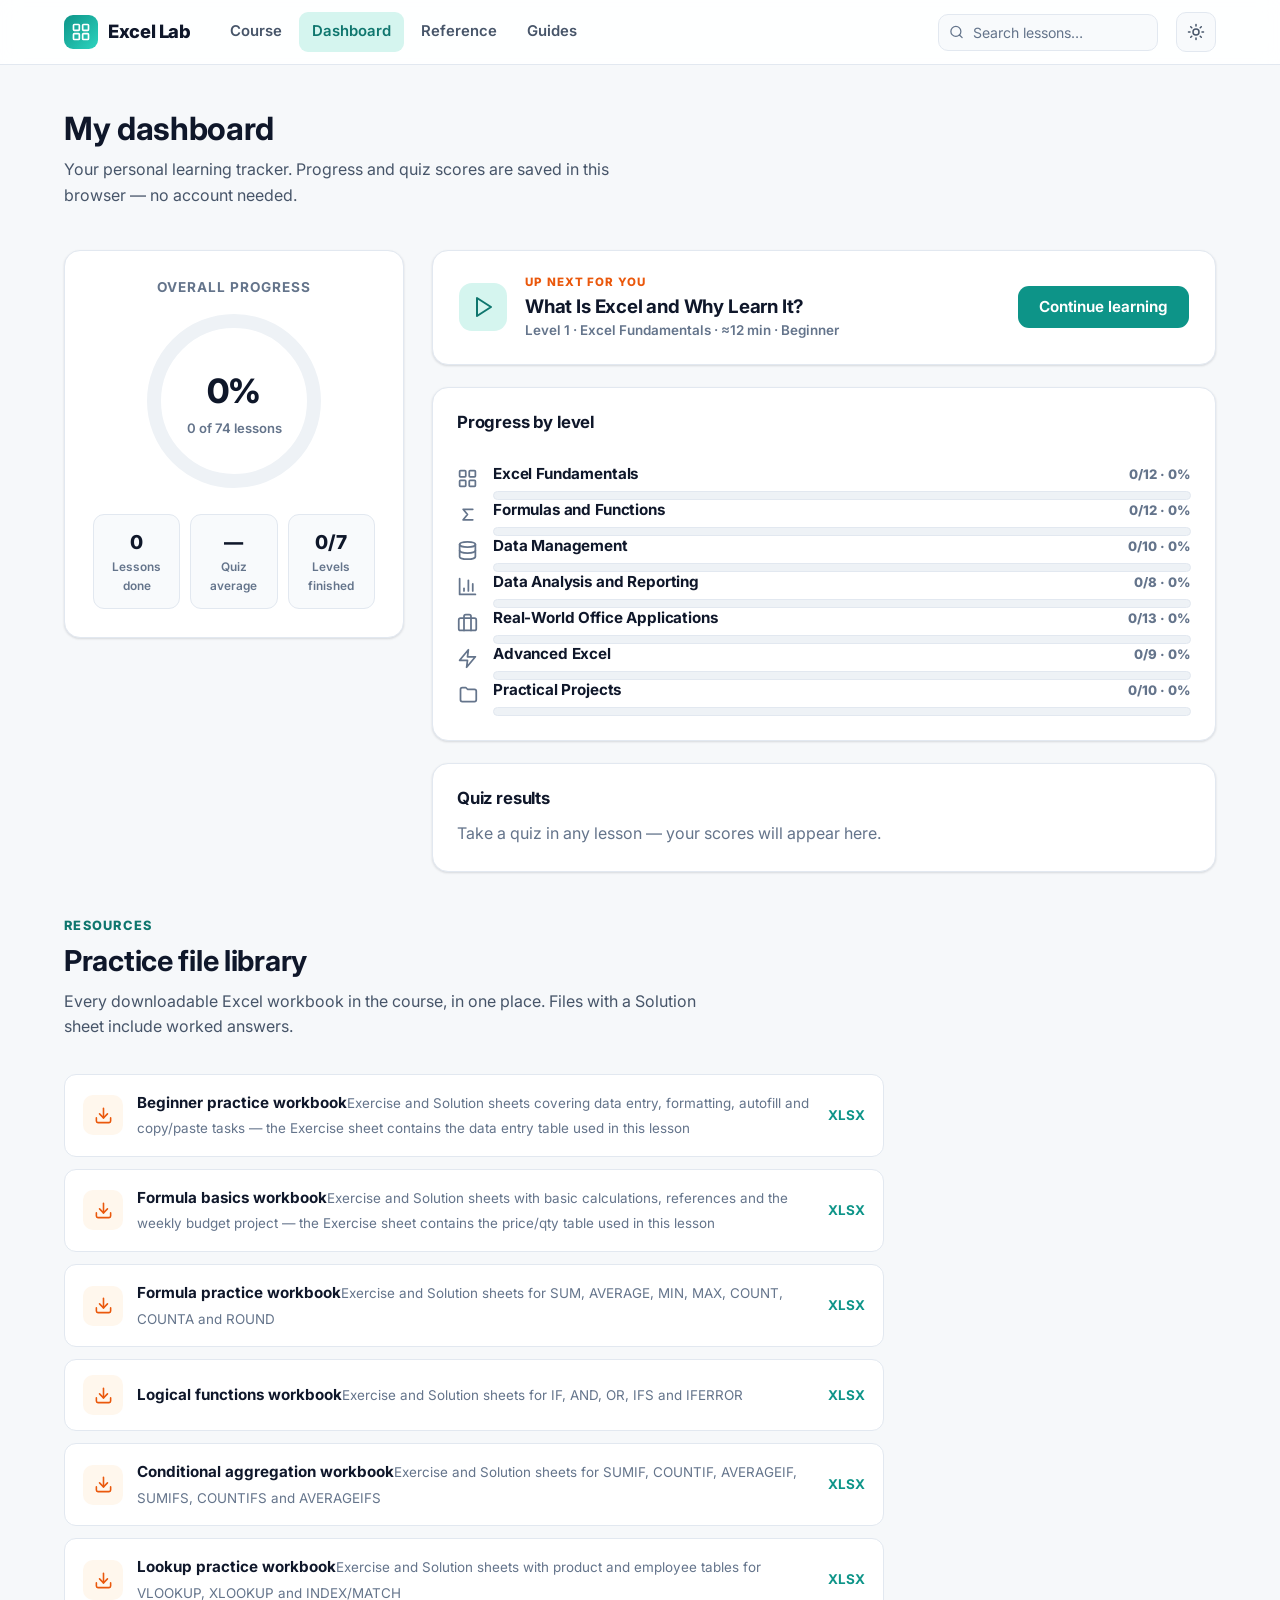
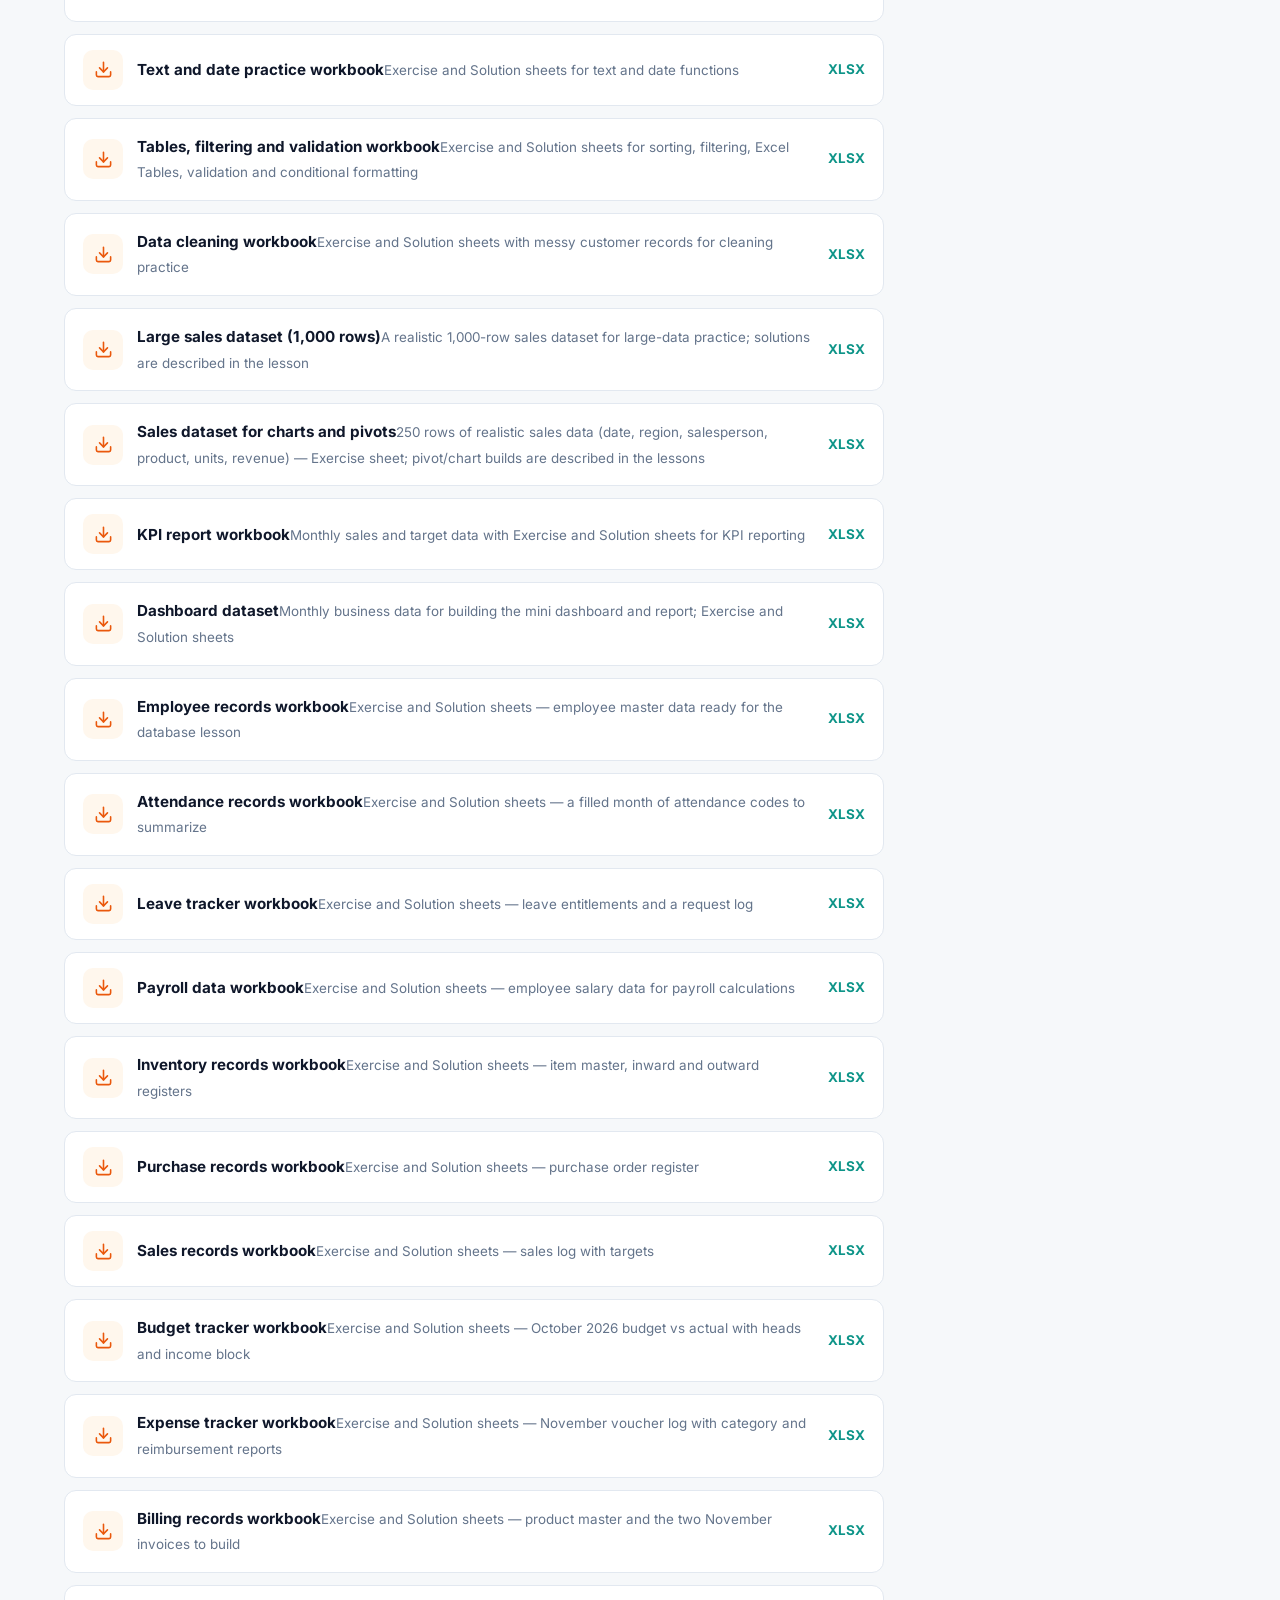
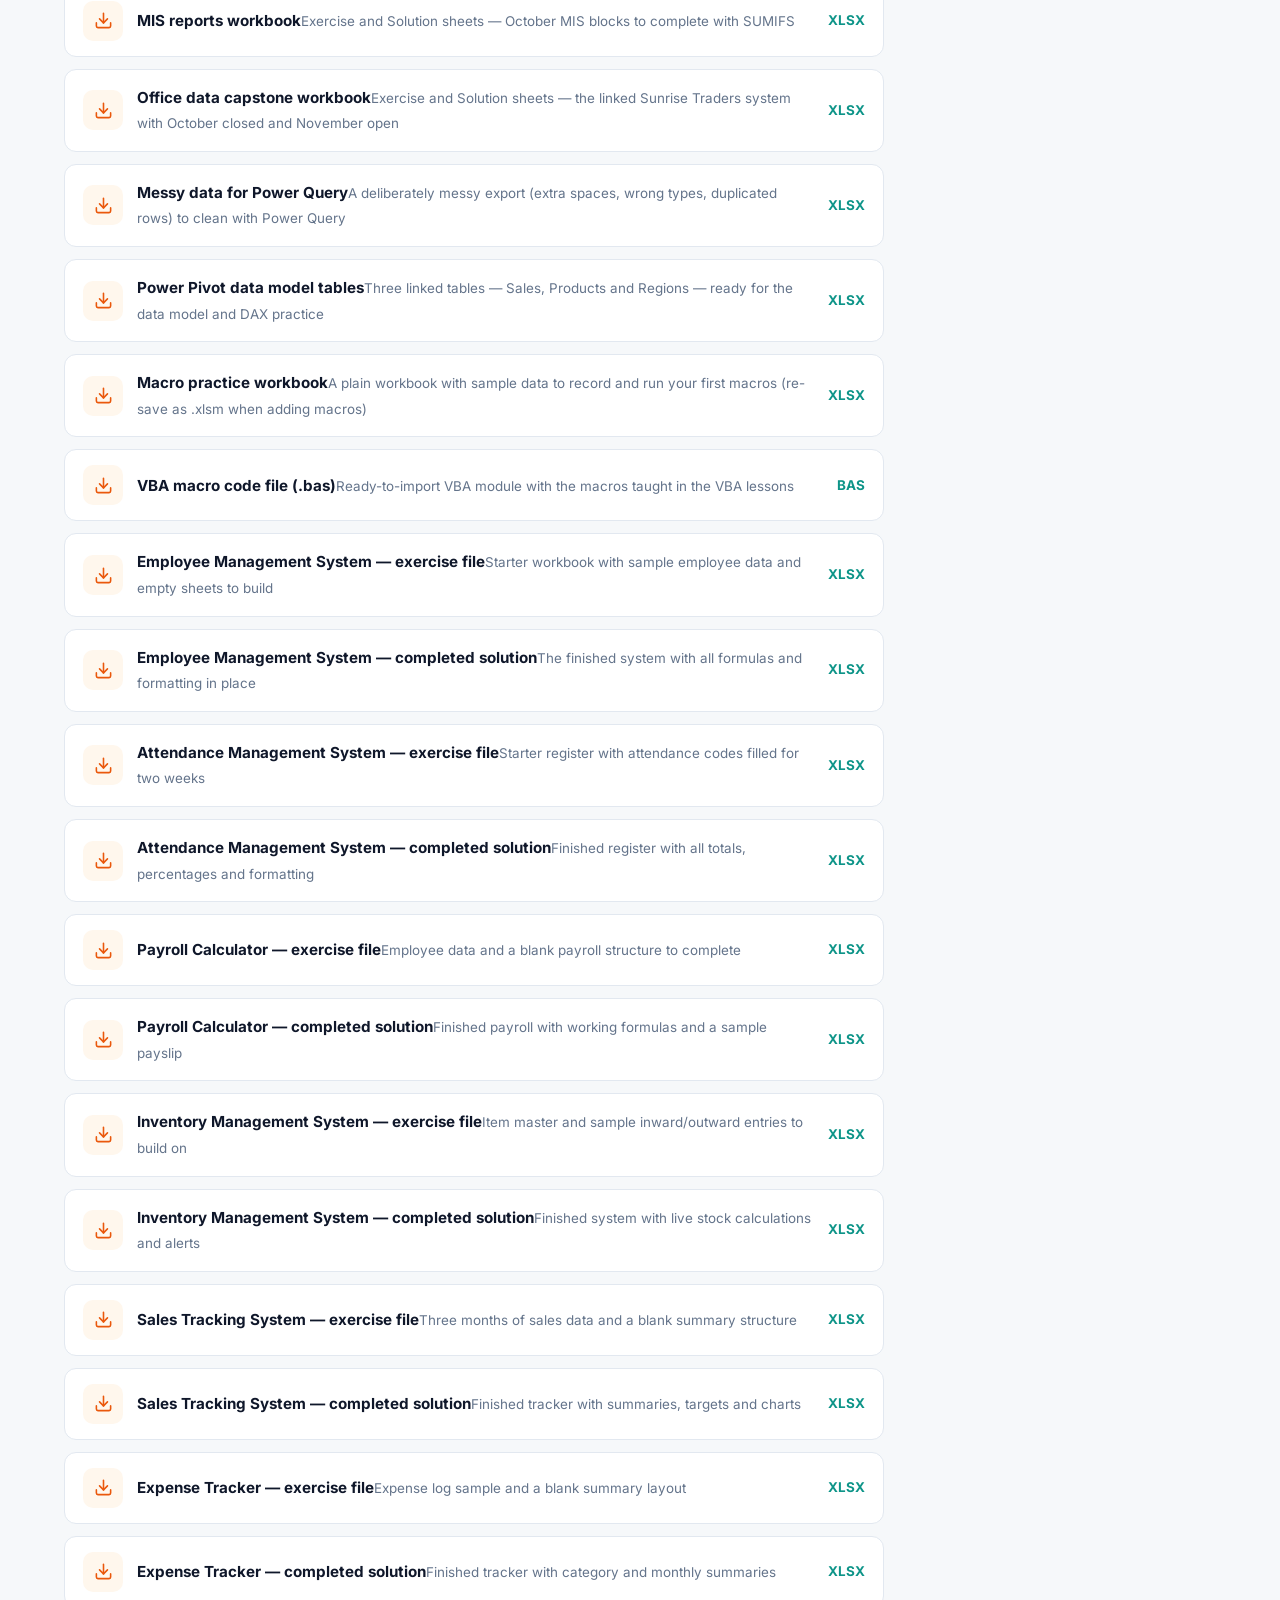
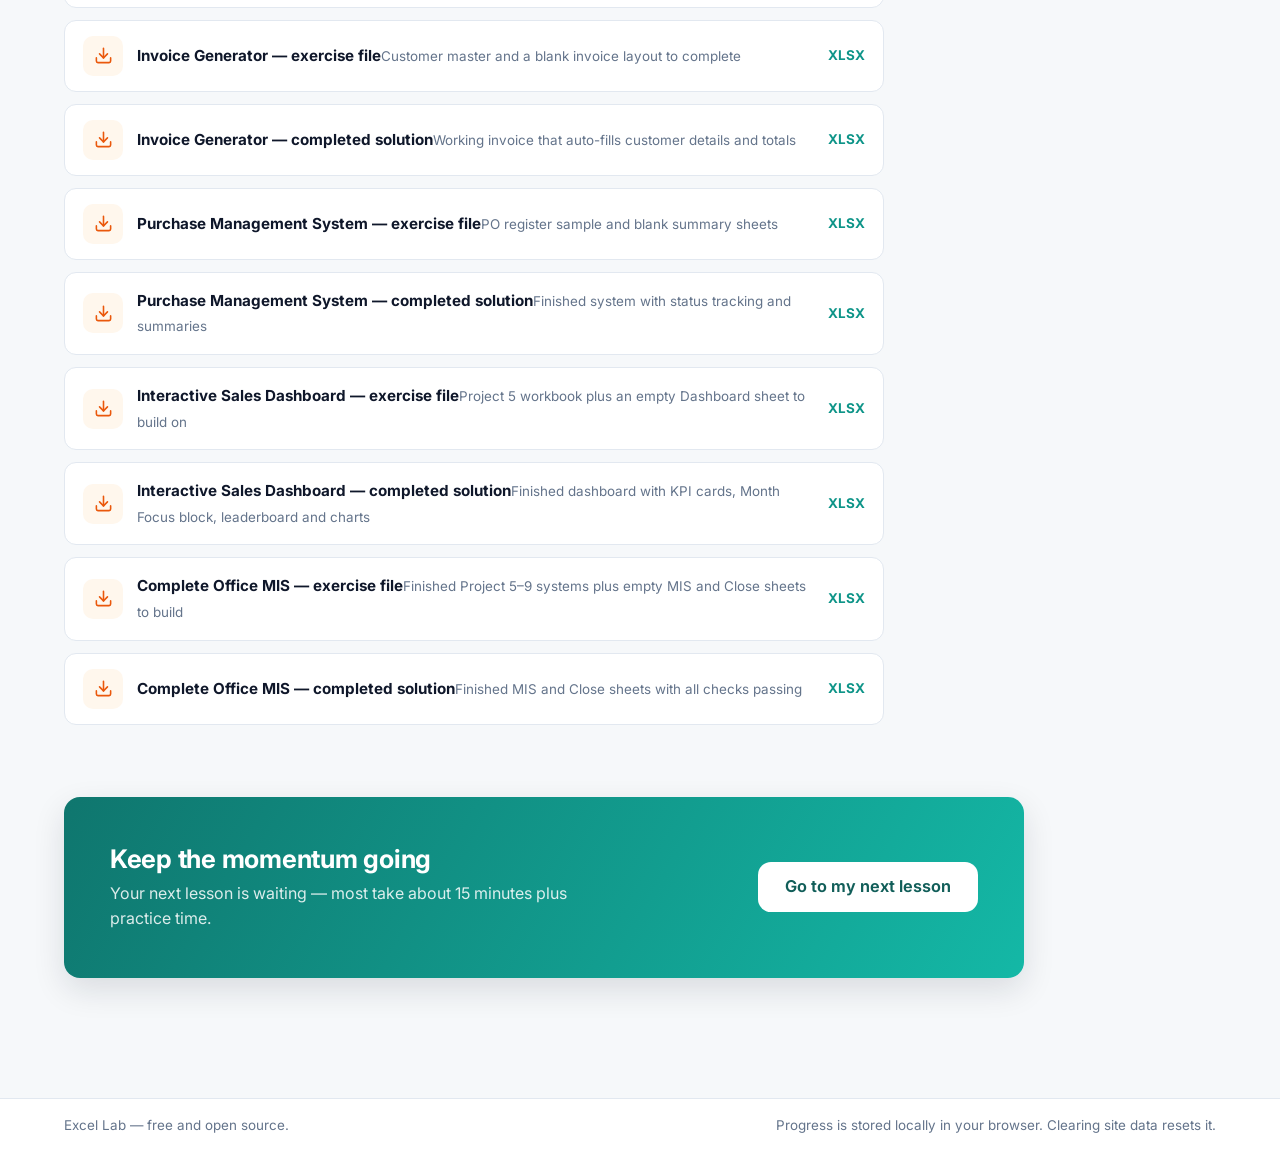
==== commit ddaef5f2: "Fix missing play icon in dashboard Up Next card (icon was never injected)" ====
--- a/dashboard.html
+++ b/dashboard.html
@@ -255,6 +255,7 @@
       }
 
       render();
+      injectIcon(document.querySelector("#nextLesson .icon"), "play");
       document.addEventListener("el:progress", render);
     })();
   </script>
--- a/assets/css/style.css
+++ b/assets/css/style.css
@@ -91,6 +91,7 @@
   -webkit-font-smoothing: antialiased;
 }
 img, svg { max-width: 100%; vertical-align: middle; }
+svg.icn { width: 16px; height: 16px; flex: none; } /* default for icon() SVGs; contextual rules override */
 a { color: var(--primary); text-decoration: none; }
 a:hover { text-decoration: underline; }
 h1, h2, h3, h4 { line-height: 1.25; color: var(--text); margin: 0 0 .5em; font-weight: 700; letter-spacing: -0.01em; }
@@ -344,6 +345,7 @@
 .lesson-sidebar { position: sticky; top: 88px; max-height: calc(100vh - 110px); overflow-y: auto; padding-right: 4px; }
 .sidebar-card { padding: 18px; }
 .sidebar-card h3 { font-size: .82rem; text-transform: uppercase; letter-spacing: .07em; color: var(--text-3); margin-bottom: 12px; }
+.sidebar-card h3 svg { width: 15px; height: 15px; color: var(--primary); }
 .sidebar-list { list-style: none; margin: 0; padding: 0; display: grid; gap: 2px; }
 .sidebar-list a {
   display: flex; gap: 9px; align-items: flex-start; padding: 7px 9px; border-radius: 9px;
@@ -362,6 +364,7 @@
 .lesson-crumb { display: flex; gap: 8px; align-items: center; color: var(--text-3); font-size: .86rem; font-weight: 600; margin-bottom: 16px; flex-wrap: wrap; }
 .lesson-crumb a { color: var(--text-3); }
 .lesson-crumb a:hover { color: var(--primary); }
+.lesson-crumb svg { width: 13px; height: 13px; }
 
 .lesson-head { padding: 28px; margin-bottom: 26px; }
 .lesson-head .badges { display: flex; gap: 8px; flex-wrap: wrap; margin-bottom: 14px; }
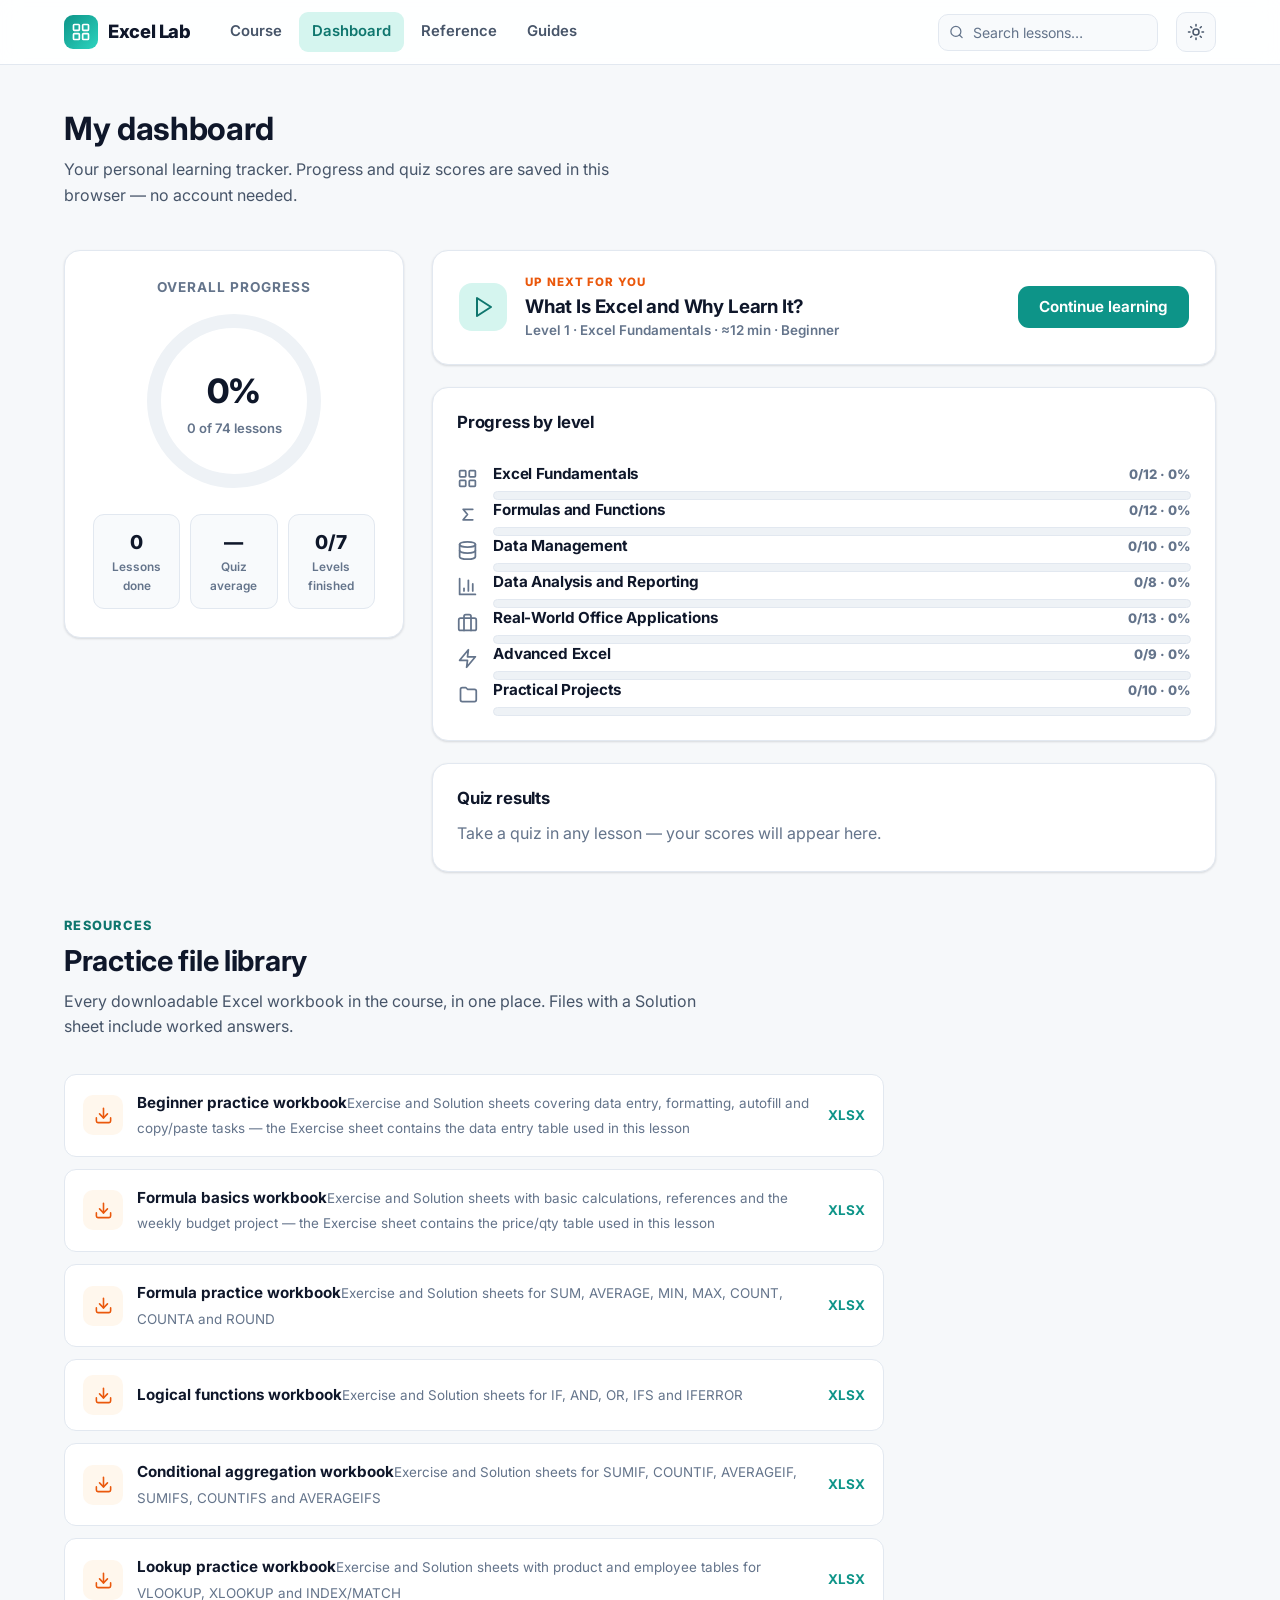
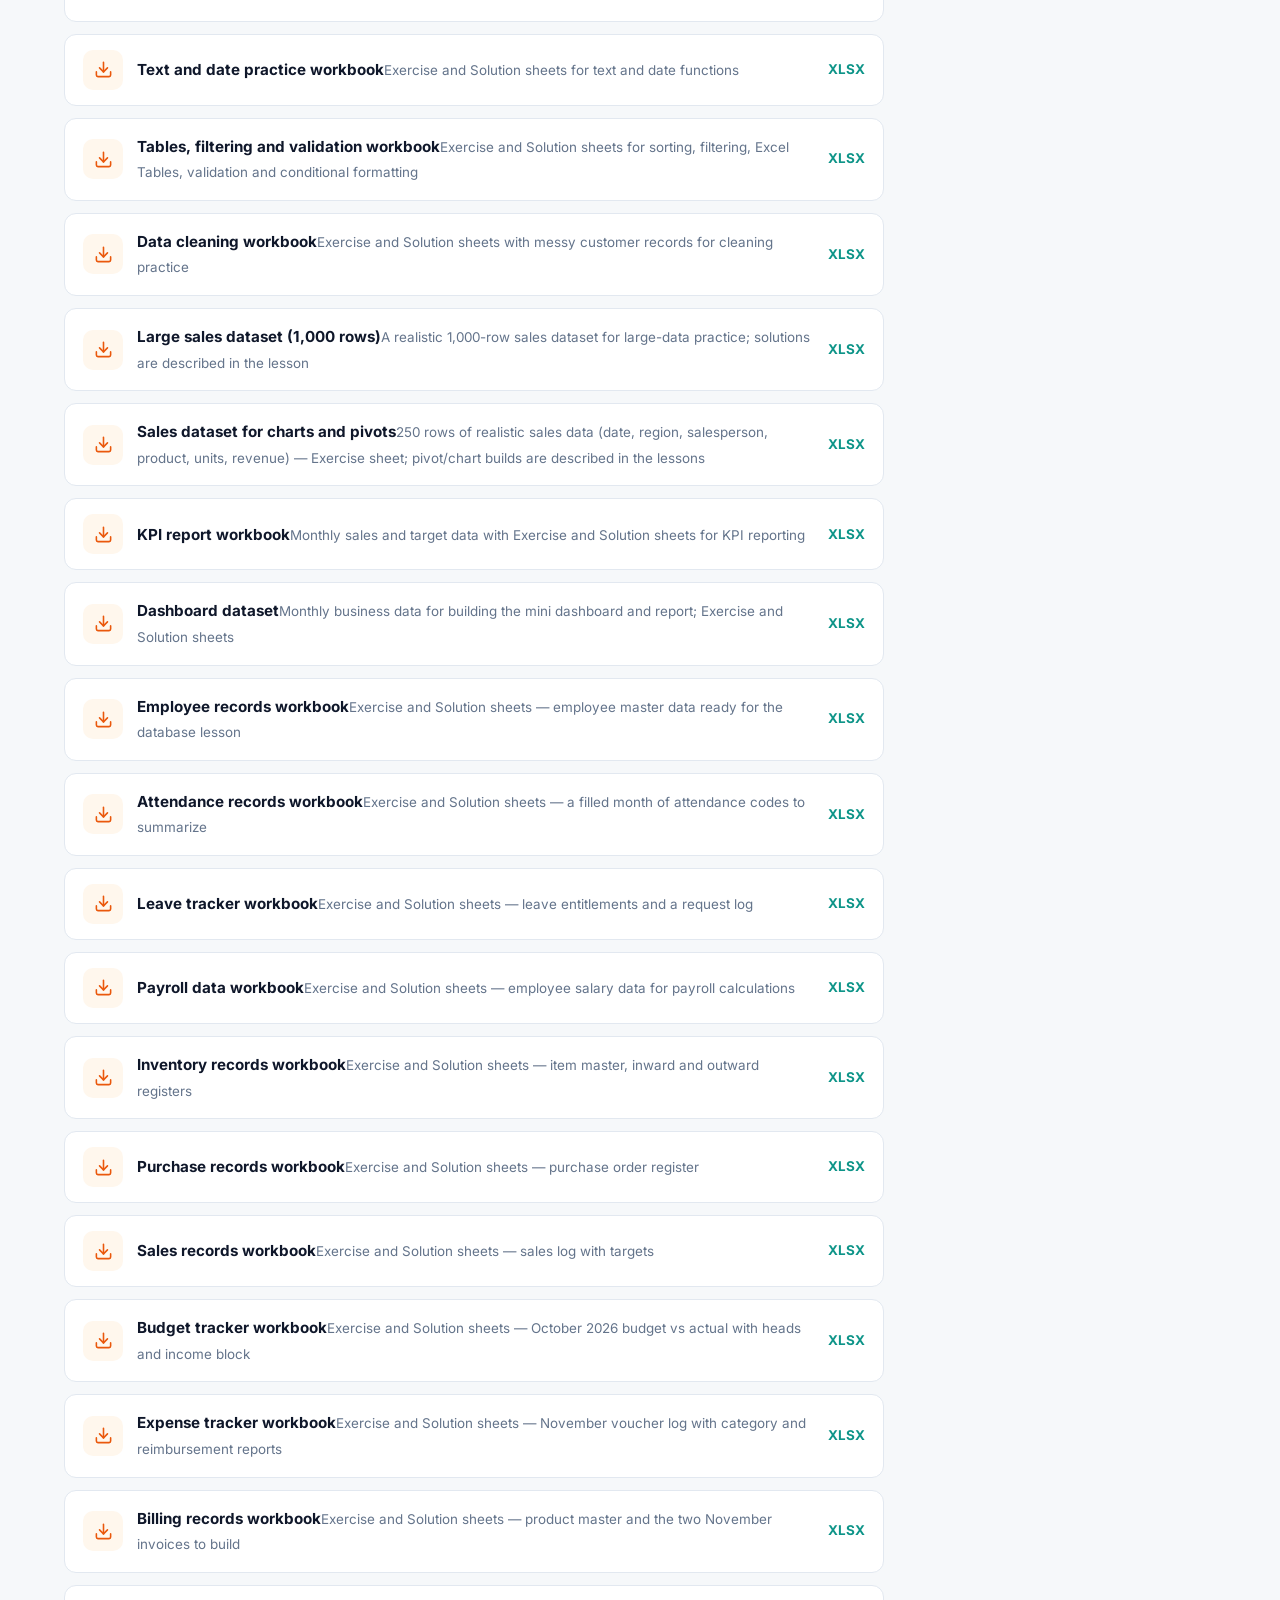
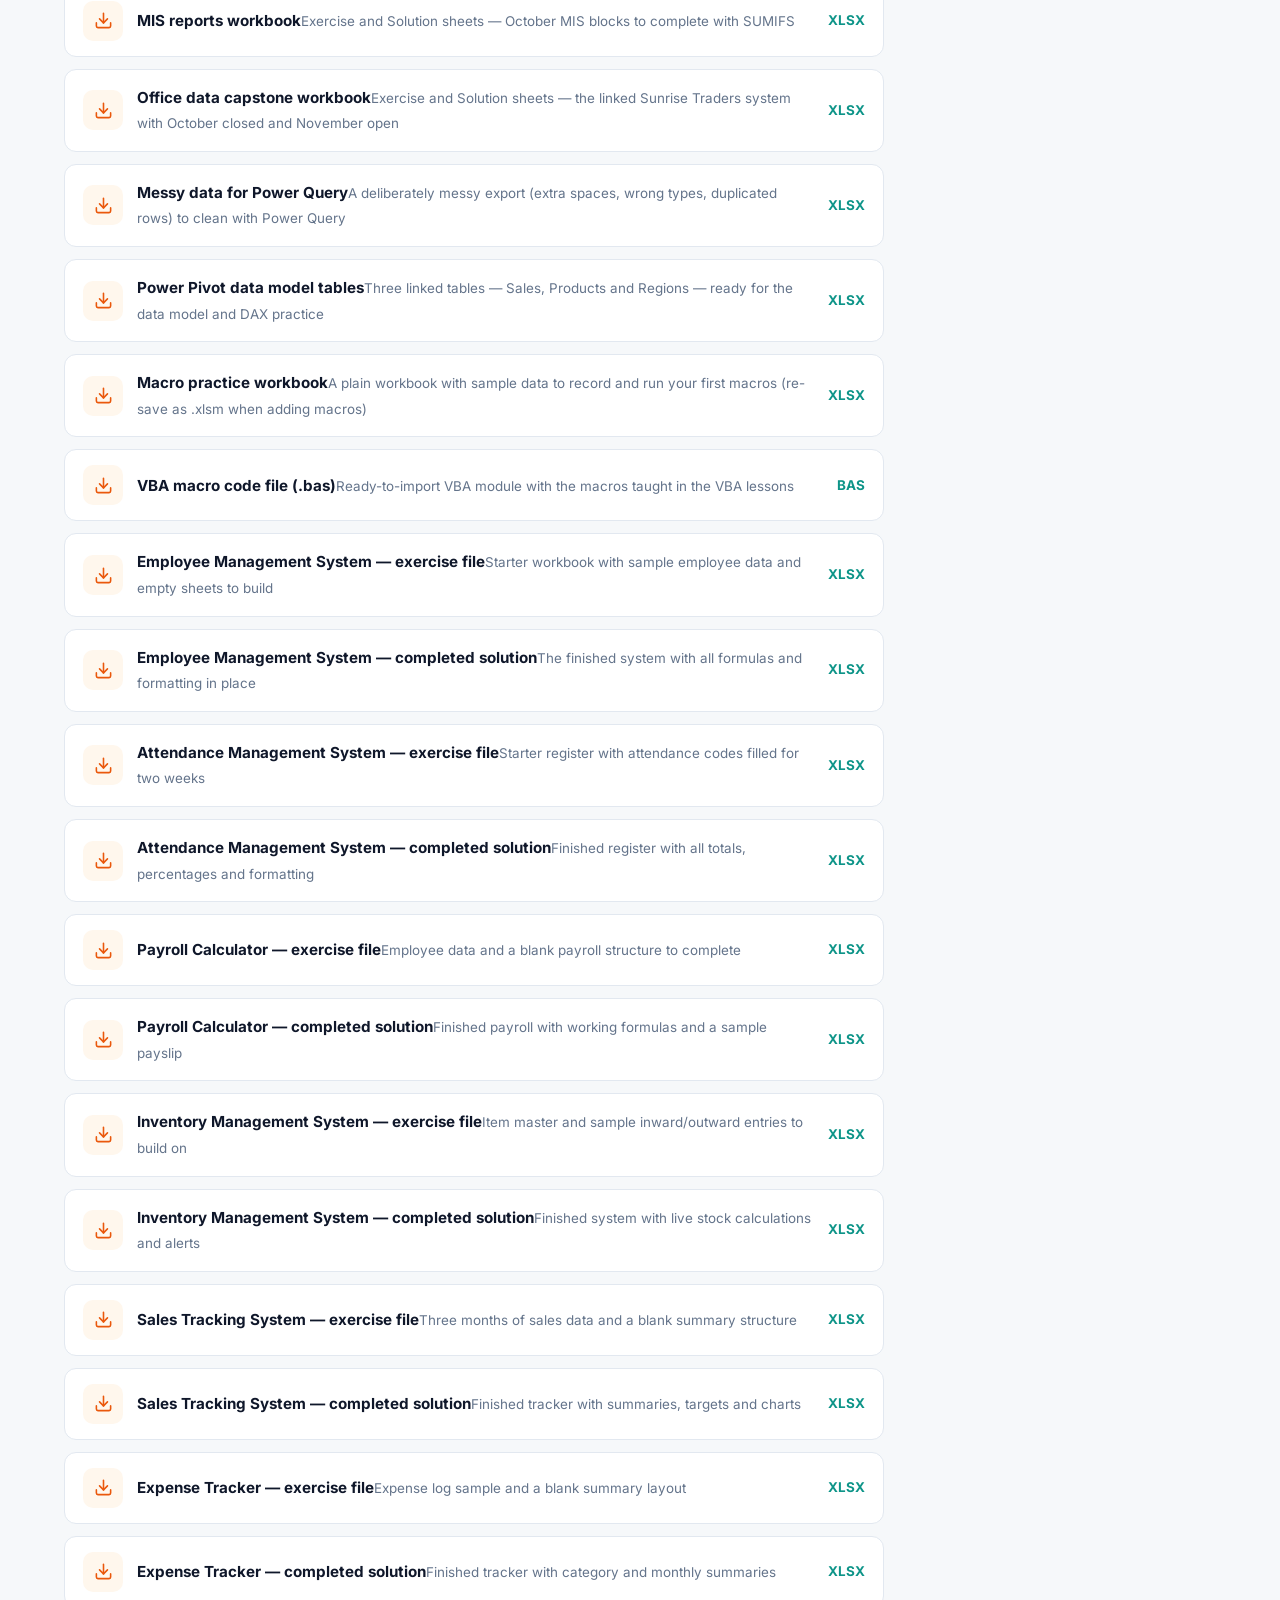
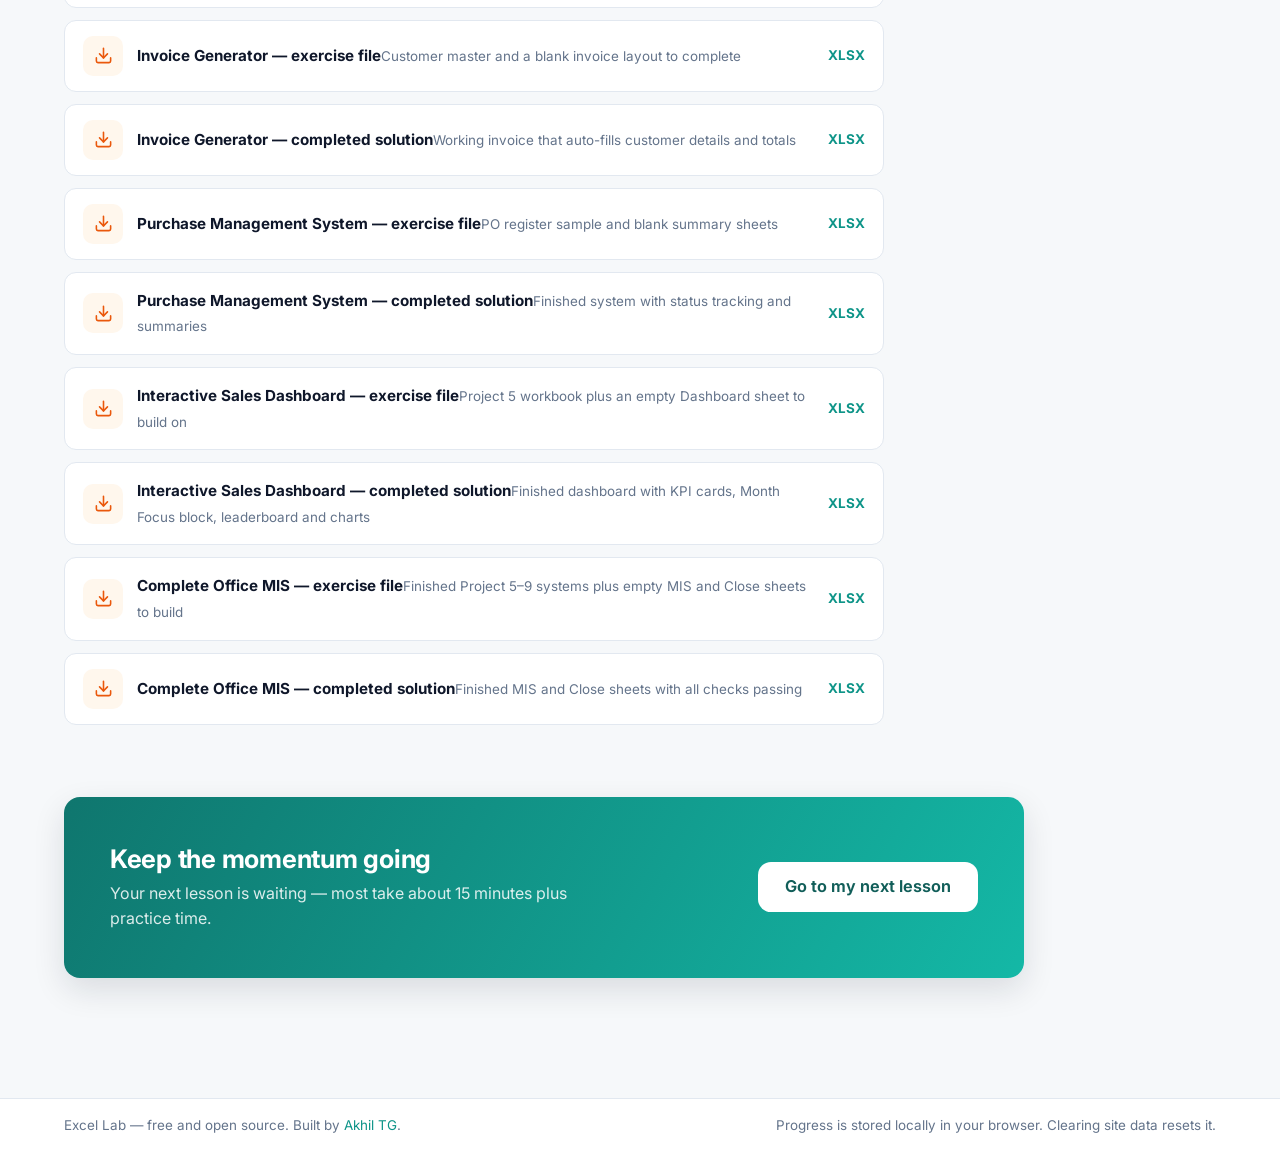
==== commit b2a7f1d9: "Add site footer credit: Built by Akhil TG" ====
--- a/dashboard.html
+++ b/dashboard.html
@@ -115,7 +115,7 @@
   <footer class="site-footer">
     <div class="container">
       <div class="footer-bottom" style="border-top:none">
-        <span>Excel Lab — free and open source.</span>
+        <span>Excel Lab — free and open source. Built by <a href="https://github.com/akhil-tg">Akhil TG</a>.</span>
         <span>Progress is stored locally in your browser. Clearing site data resets it.</span>
       </div>
     </div>
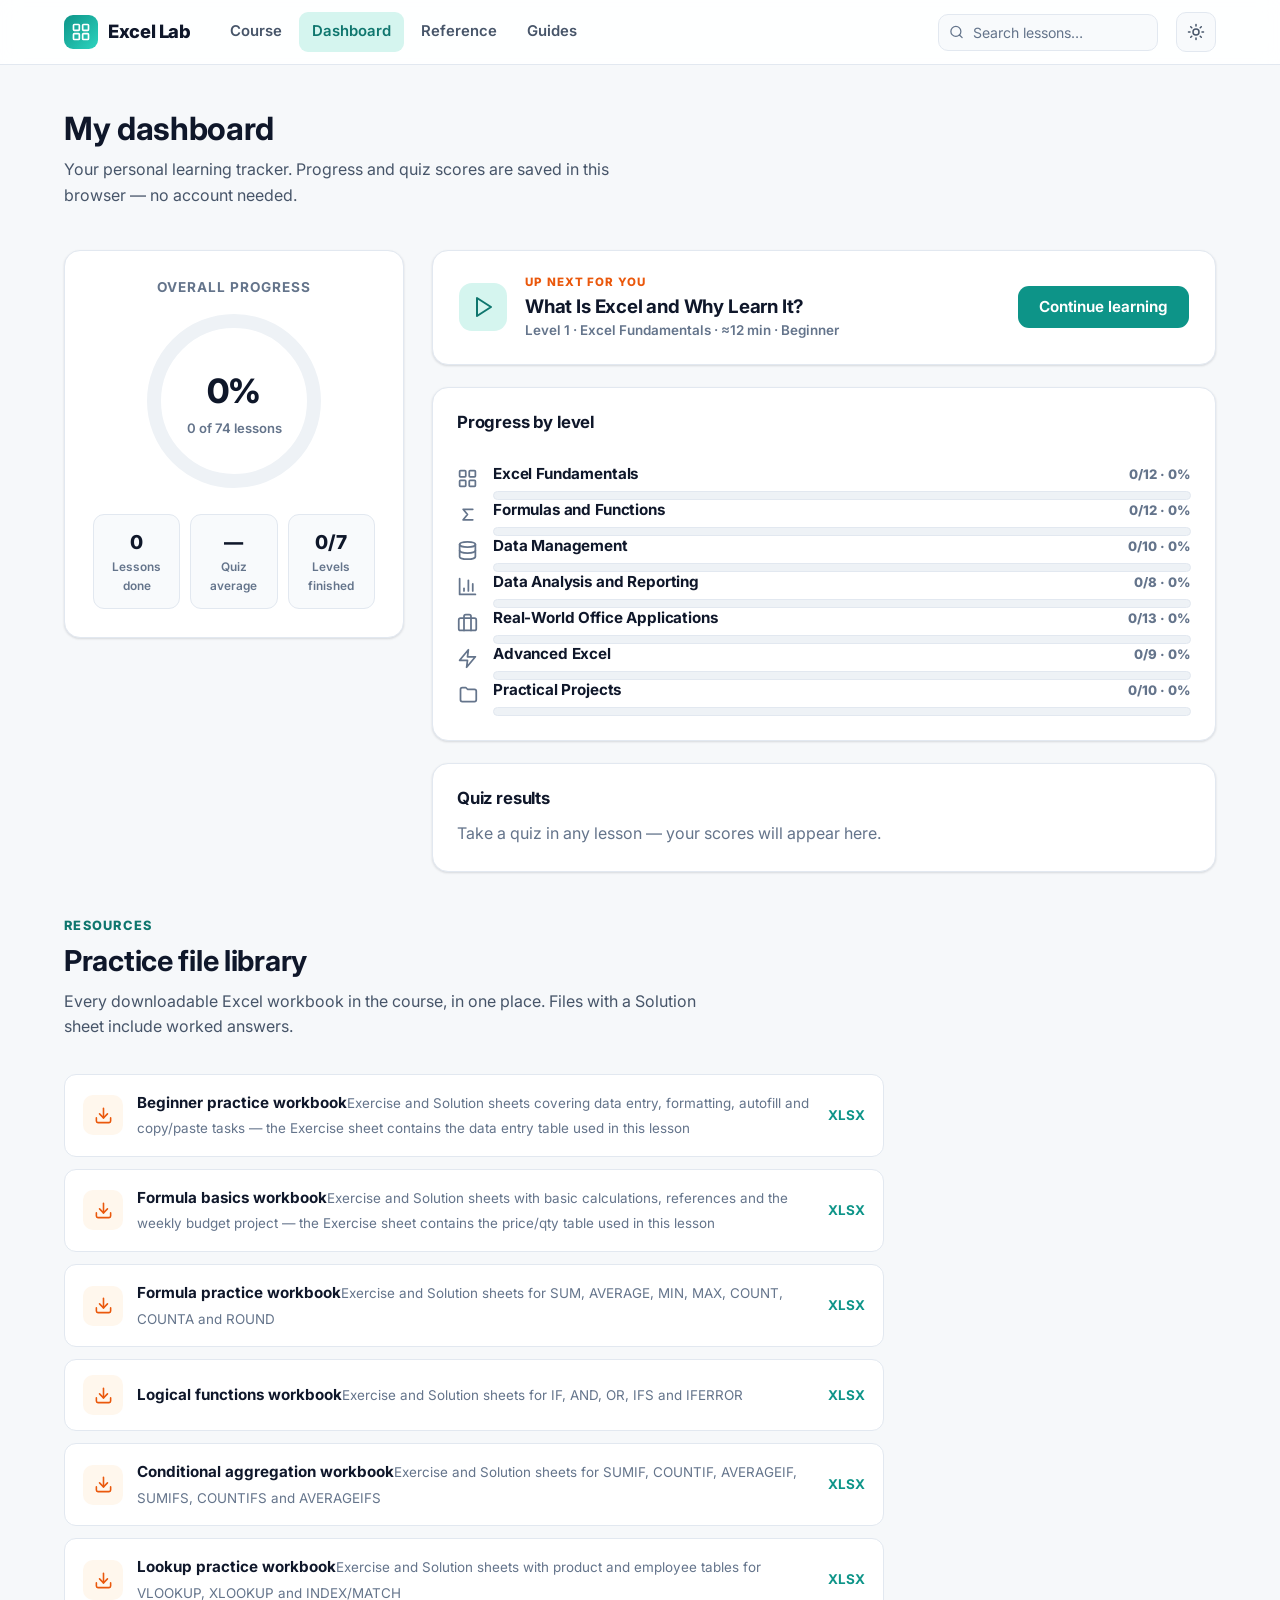
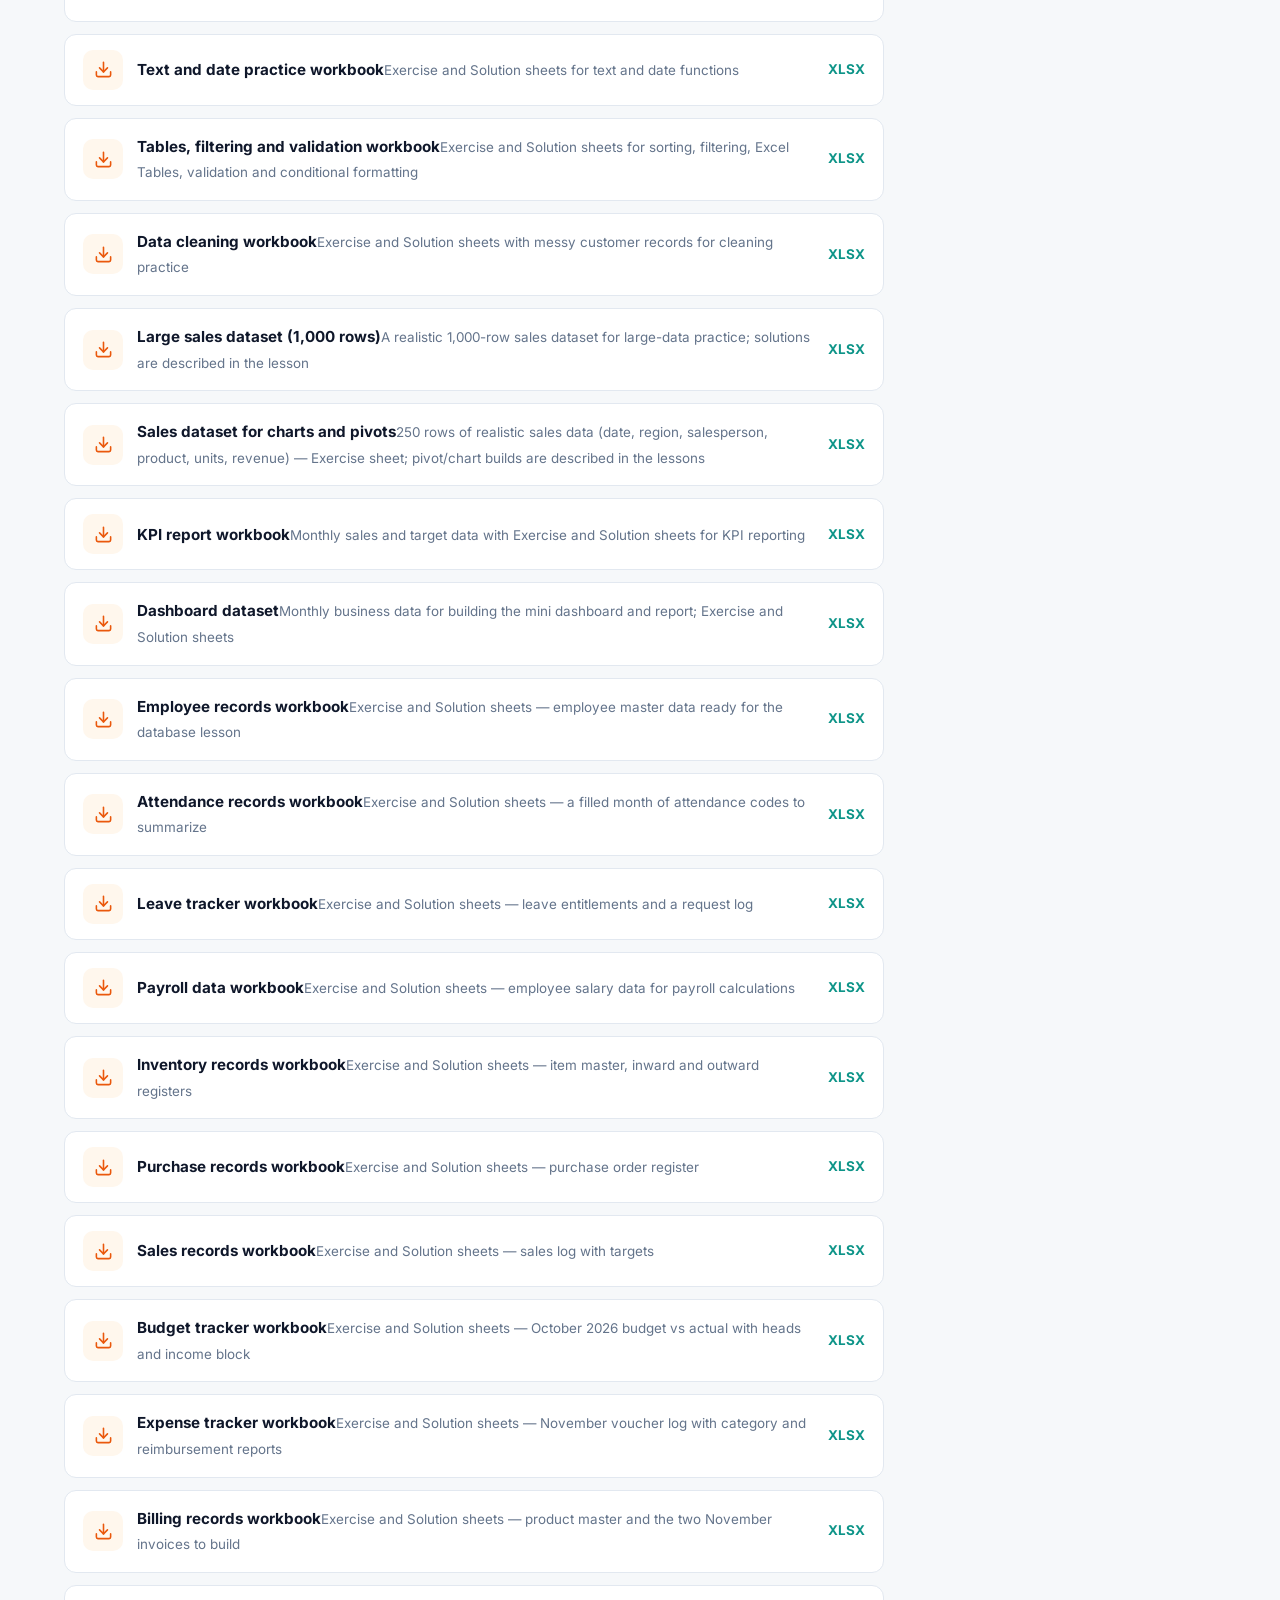
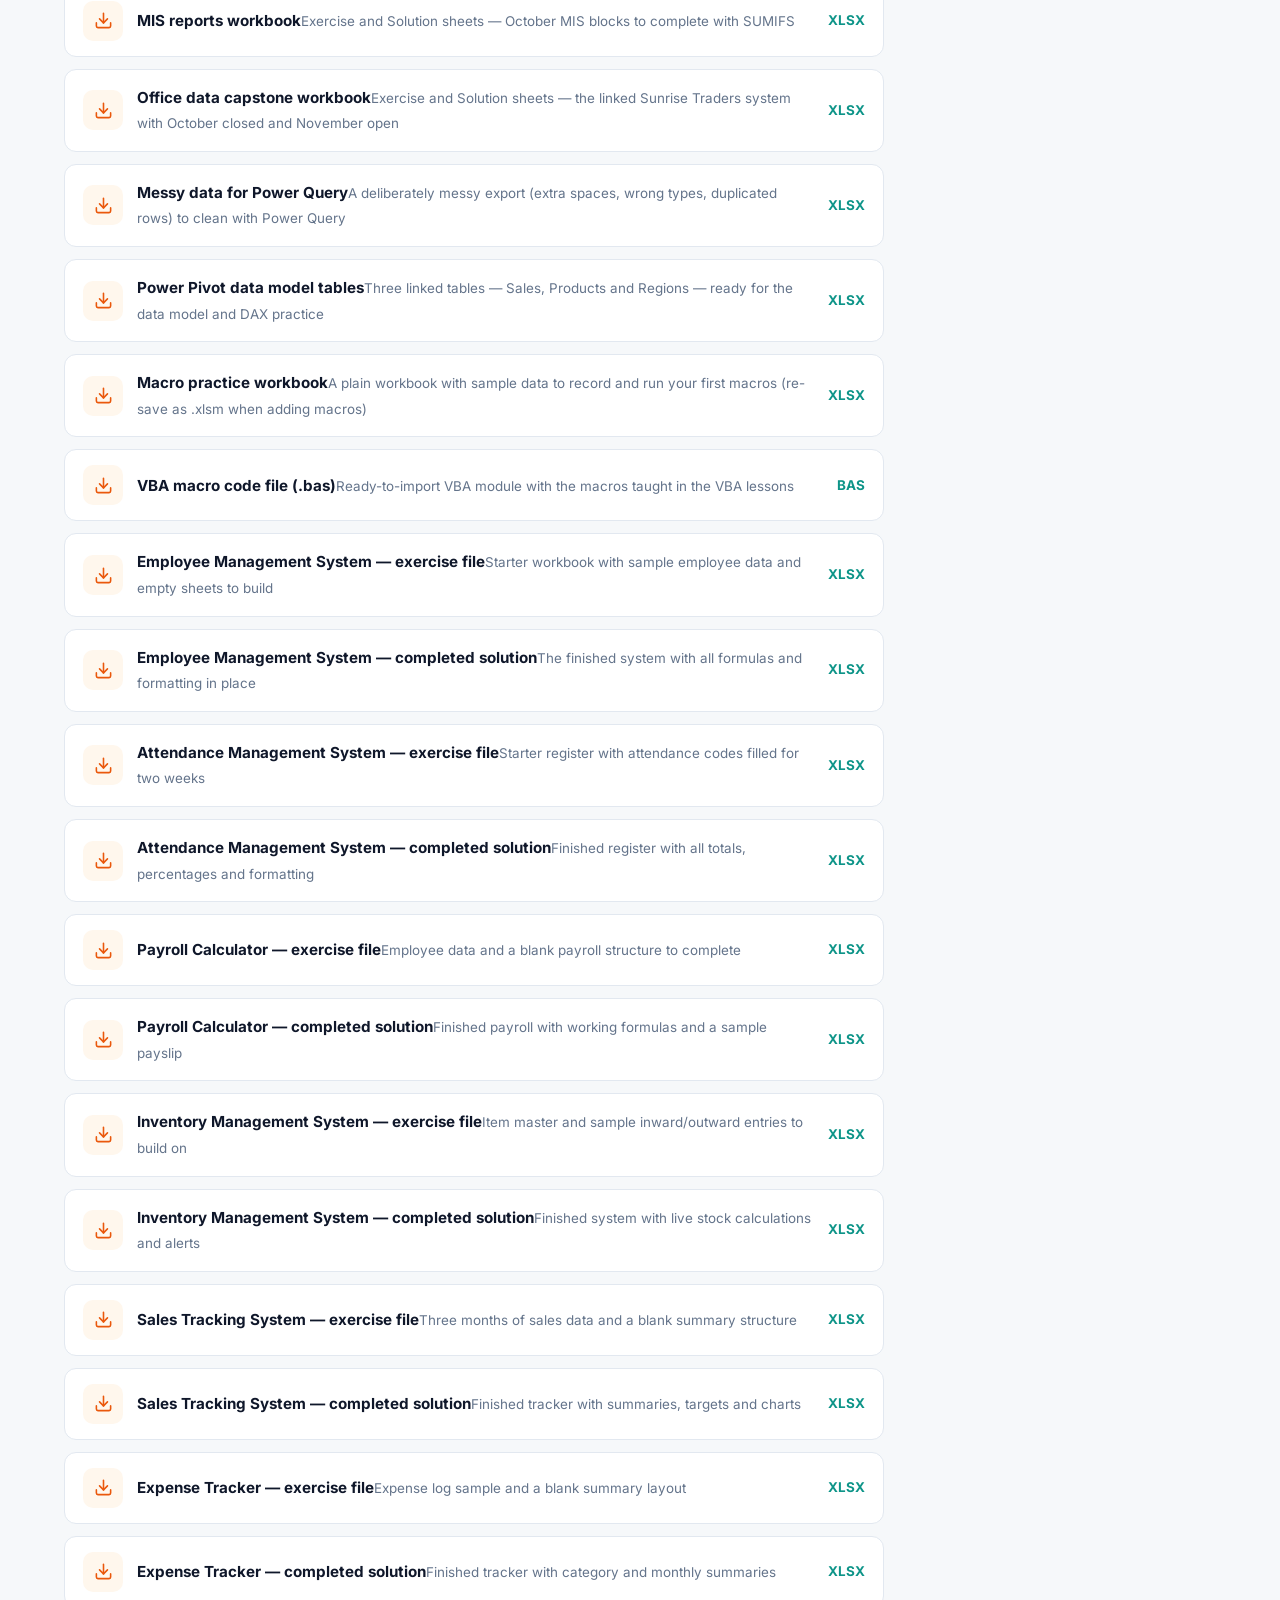
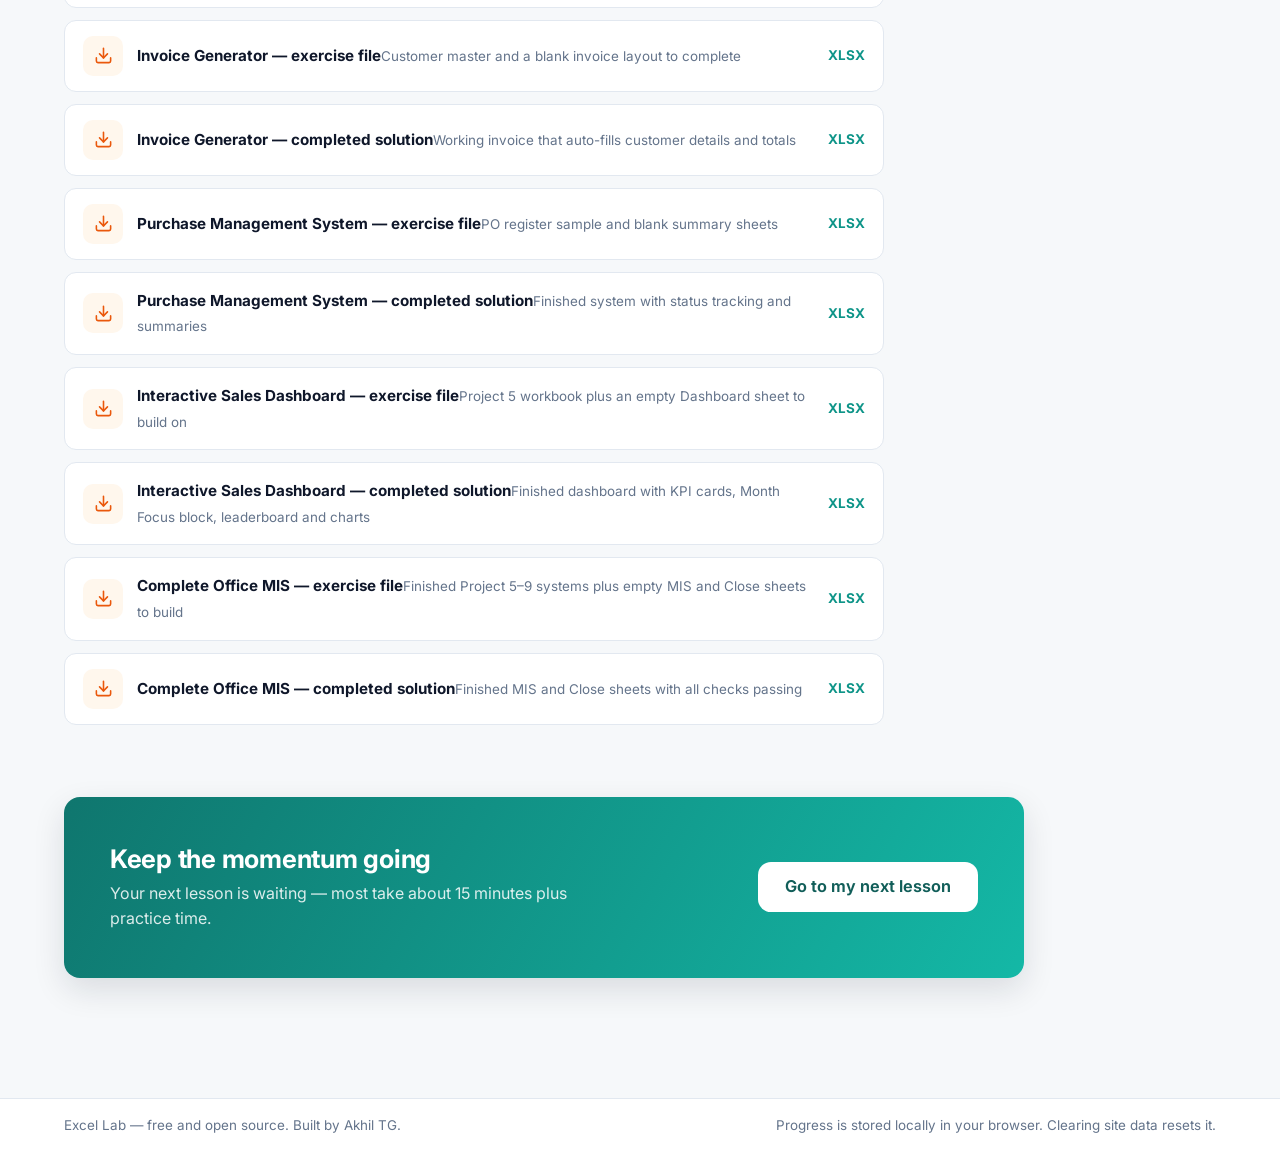
==== commit 2b8f7cc7: "Make Akhil TG credit plain text, no link" ====
--- a/dashboard.html
+++ b/dashboard.html
@@ -115,7 +115,7 @@
   <footer class="site-footer">
     <div class="container">
       <div class="footer-bottom" style="border-top:none">
-        <span>Excel Lab — free and open source. Built by <a href="https://github.com/akhil-tg">Akhil TG</a>.</span>
+        <span>Excel Lab — free and open source. Built by Akhil TG.</span>
         <span>Progress is stored locally in your browser. Clearing site data resets it.</span>
       </div>
     </div>
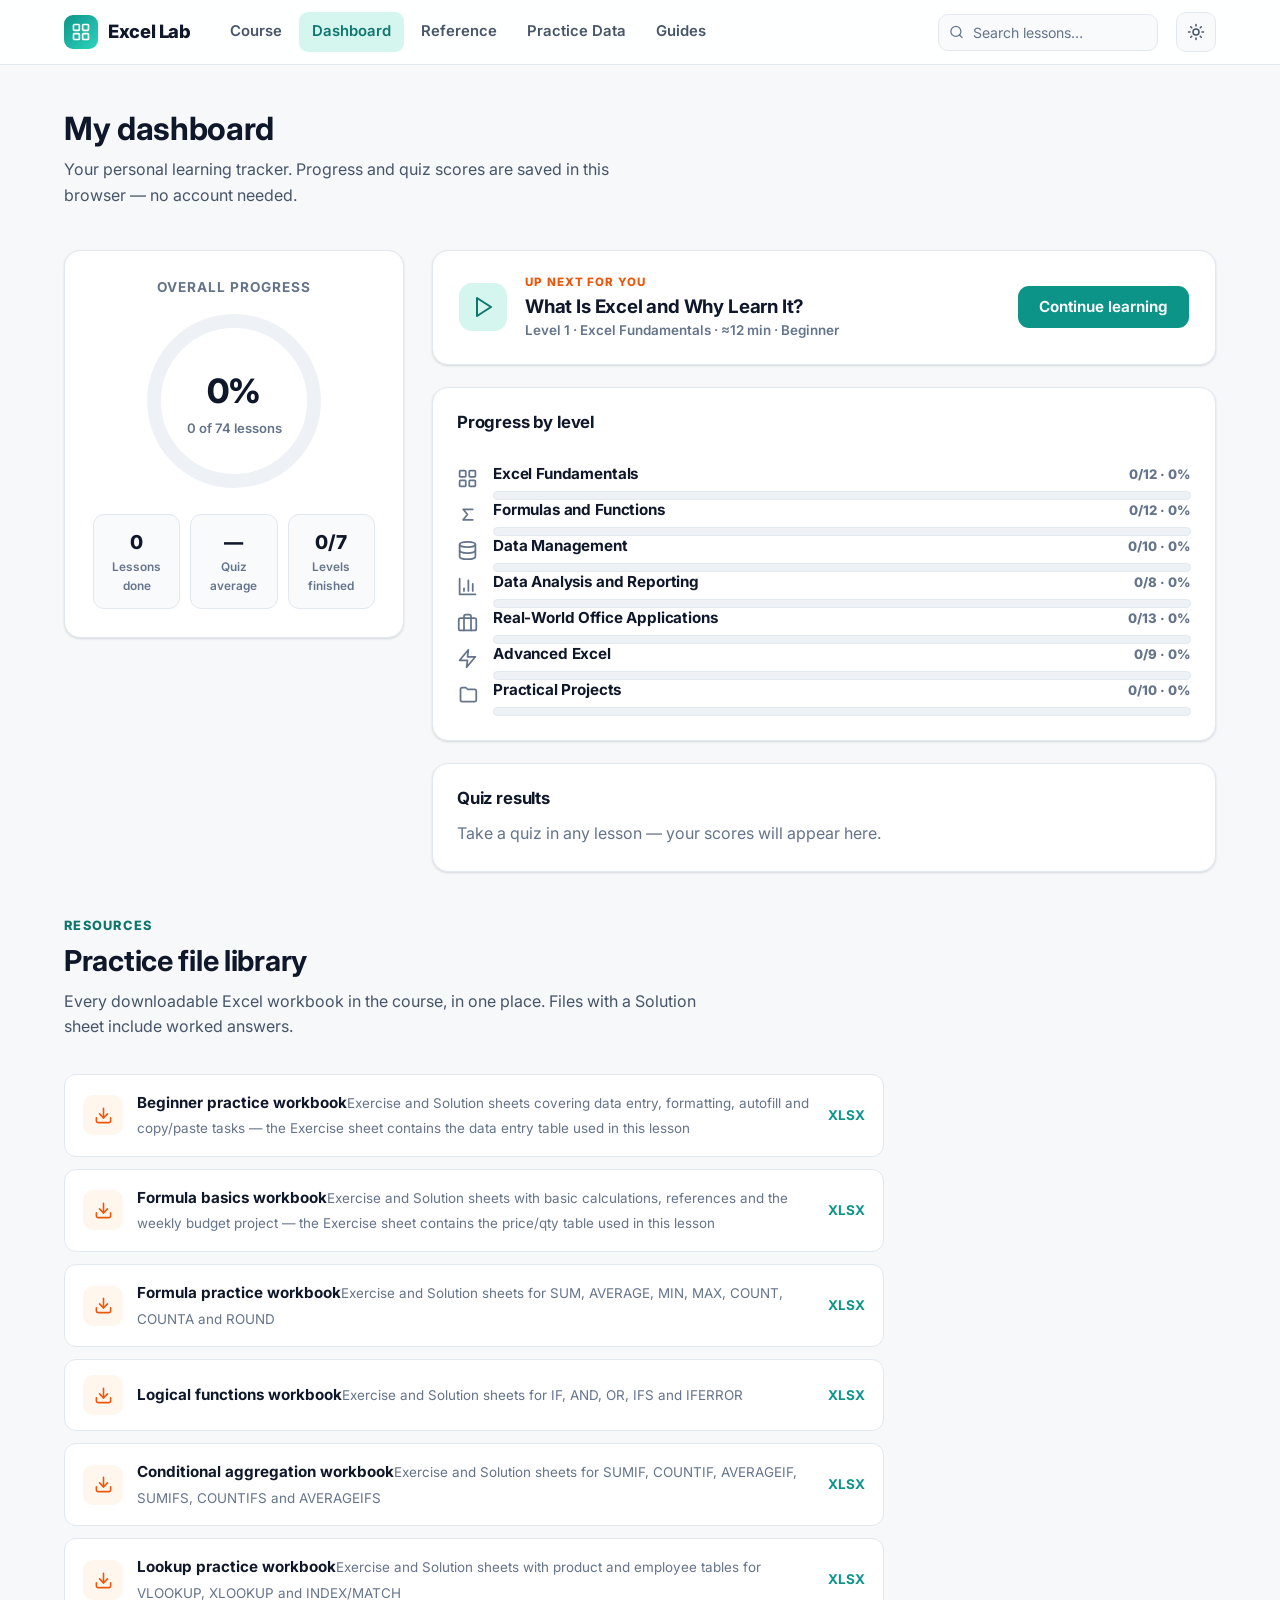
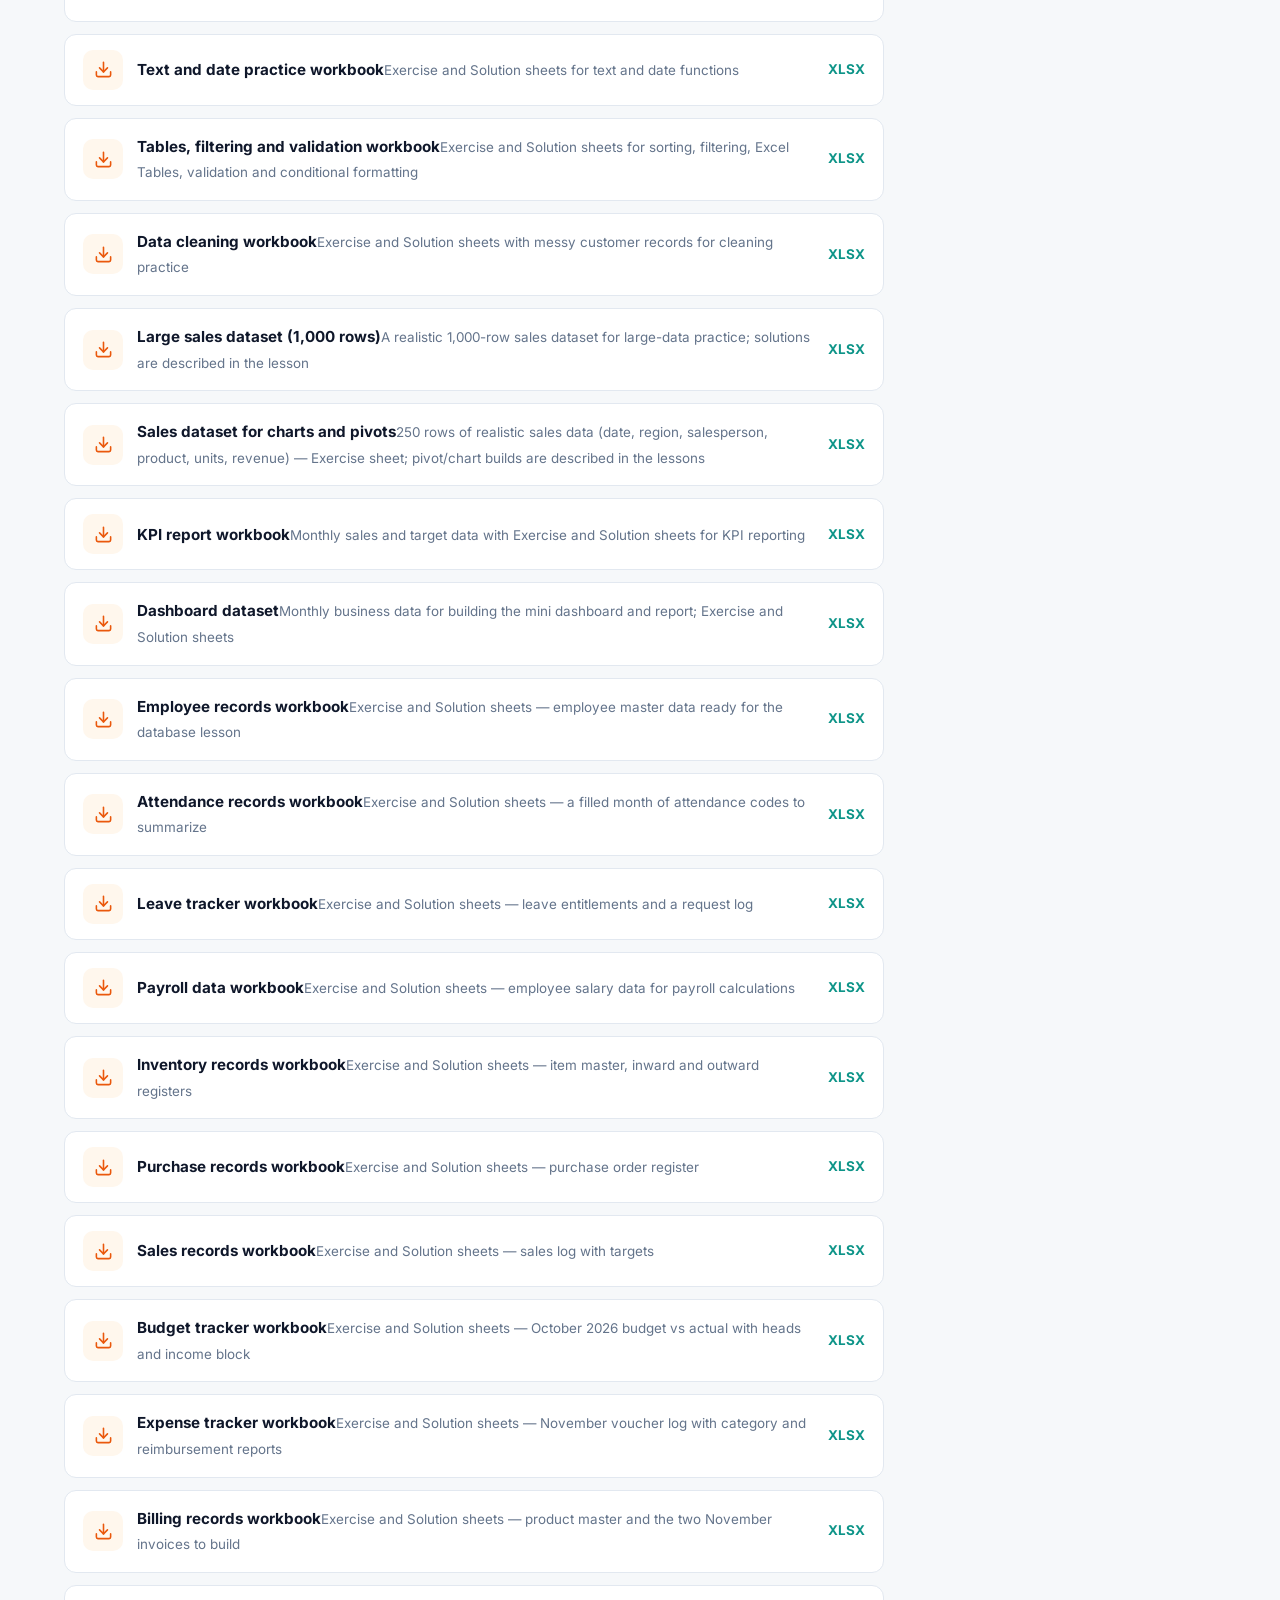
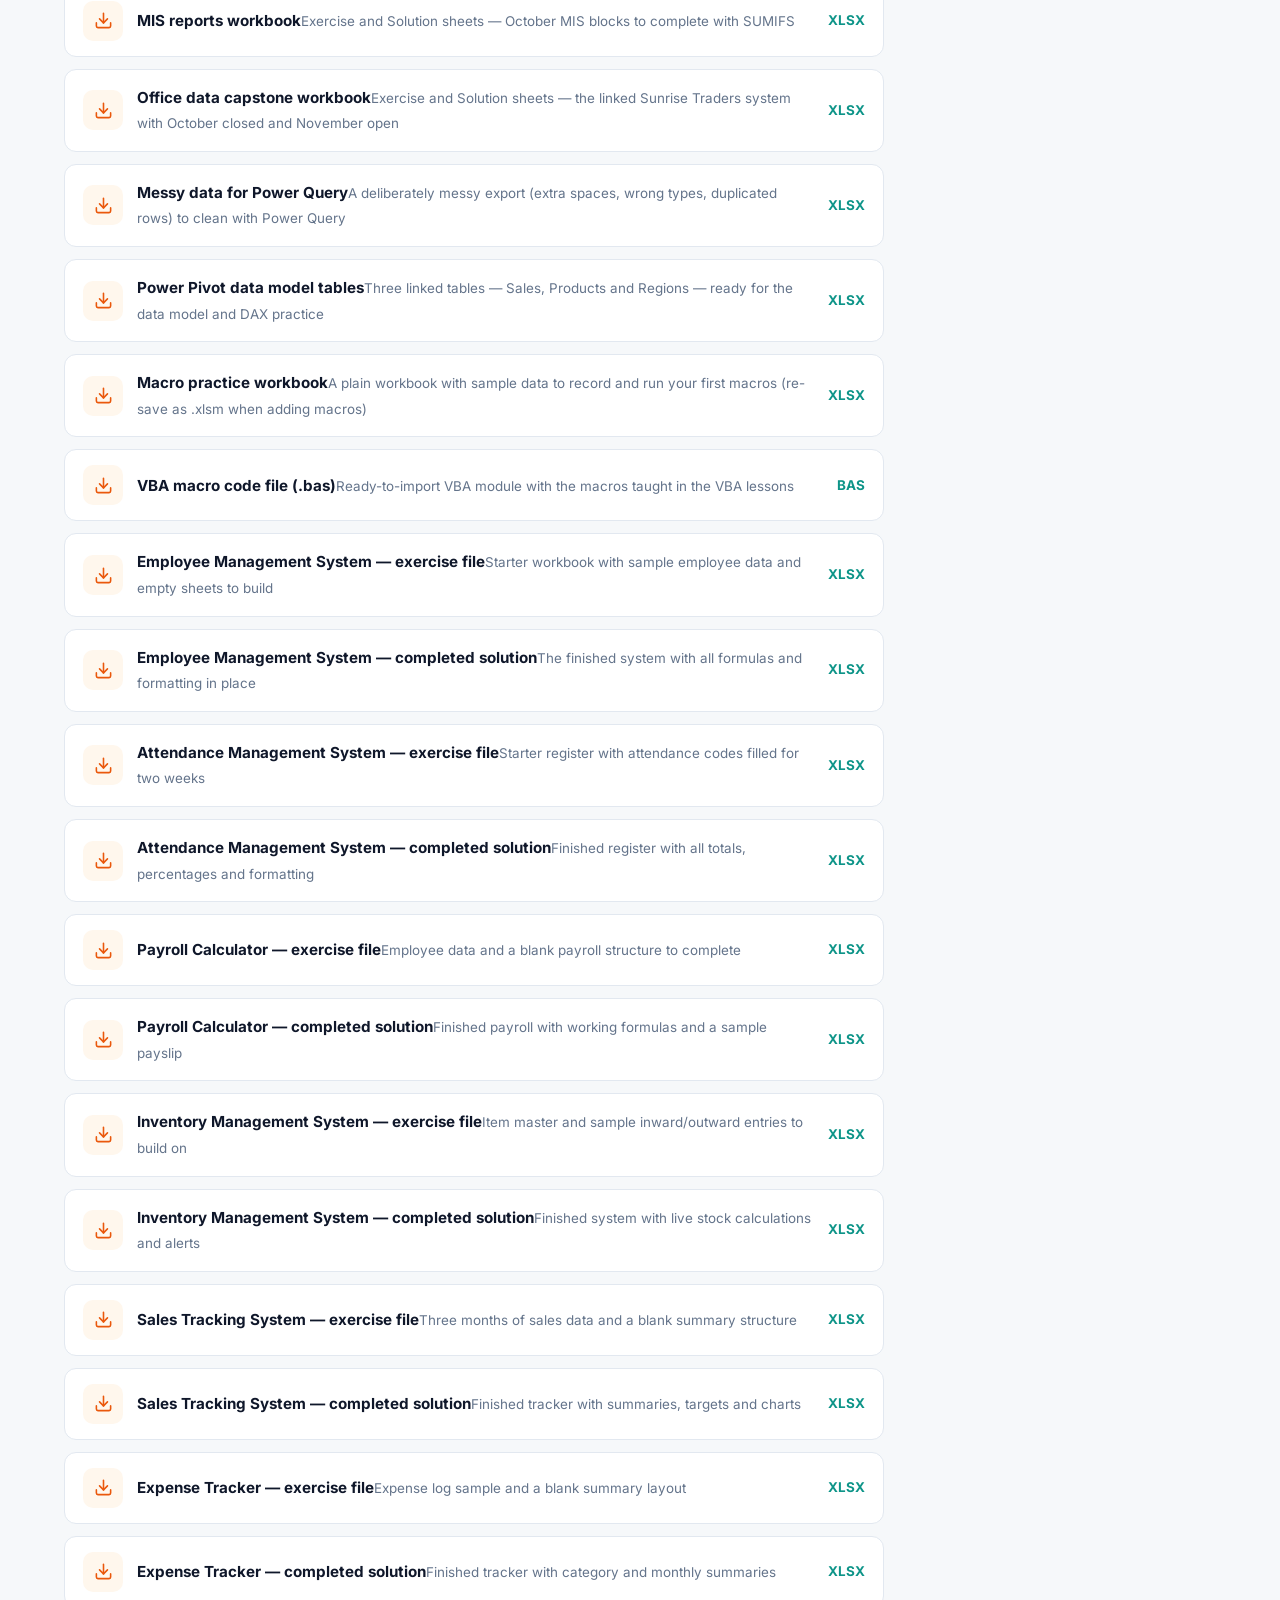
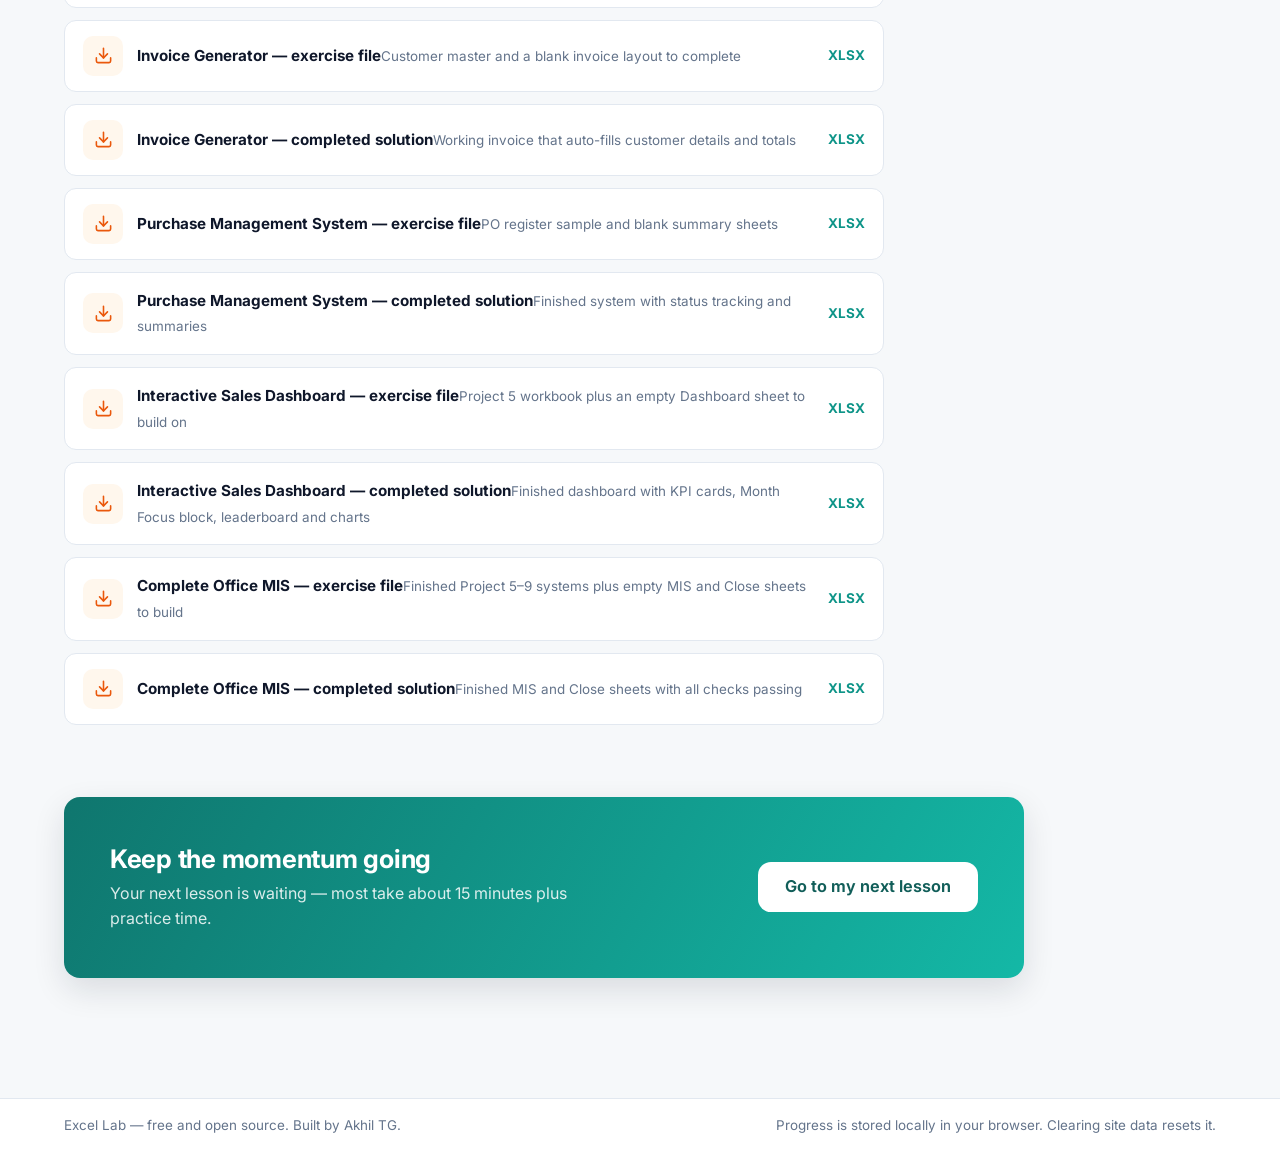
==== commit 85221c28: "Add Practice Data page with 5 raw datasets for lookup practice (copy TSV / CSV download)" ====
--- a/dashboard.html
+++ b/dashboard.html
@@ -24,6 +24,7 @@
         <a href="lessons.html">Course</a>
         <a href="dashboard.html">Dashboard</a>
         <a href="reference.html">Reference</a>
+        <a href="practice-data.html">Practice Data</a>
         <a href="docs.html">Guides</a>
       </nav>
       <form class="header-search" id="headerSearchForm" role="search">
--- a/assets/css/style.css
+++ b/assets/css/style.css
@@ -610,6 +610,17 @@
 .faq-item .faq-body { padding: 0 18px 16px; color: var(--text-2); }
 
 /* ============================================================
+   Practice data page
+   ============================================================ */
+.pd-block { padding: 24px 26px; margin-bottom: 26px; }
+.pd-head { display: flex; gap: 14px; align-items: flex-start; justify-content: space-between; flex-wrap: wrap; margin-bottom: 16px; }
+.pd-head h2 { margin: 0 0 6px; font-size: 1.2rem; }
+.pd-head p { margin: 0; color: var(--text-2); font-size: .93rem; max-width: 78ch; }
+.pd-actions { display: flex; gap: 8px; flex-wrap: wrap; margin: 12px 0; }
+.pd-note { color: var(--text-3); font-size: .85rem; font-weight: 600; margin: 14px 0 2px; }
+.pd-block .data-table { margin: 8px 0 4px; }
+
+/* ============================================================
    Utilities & responsive
    ============================================================ */
 .hidden { display: none !important; }
